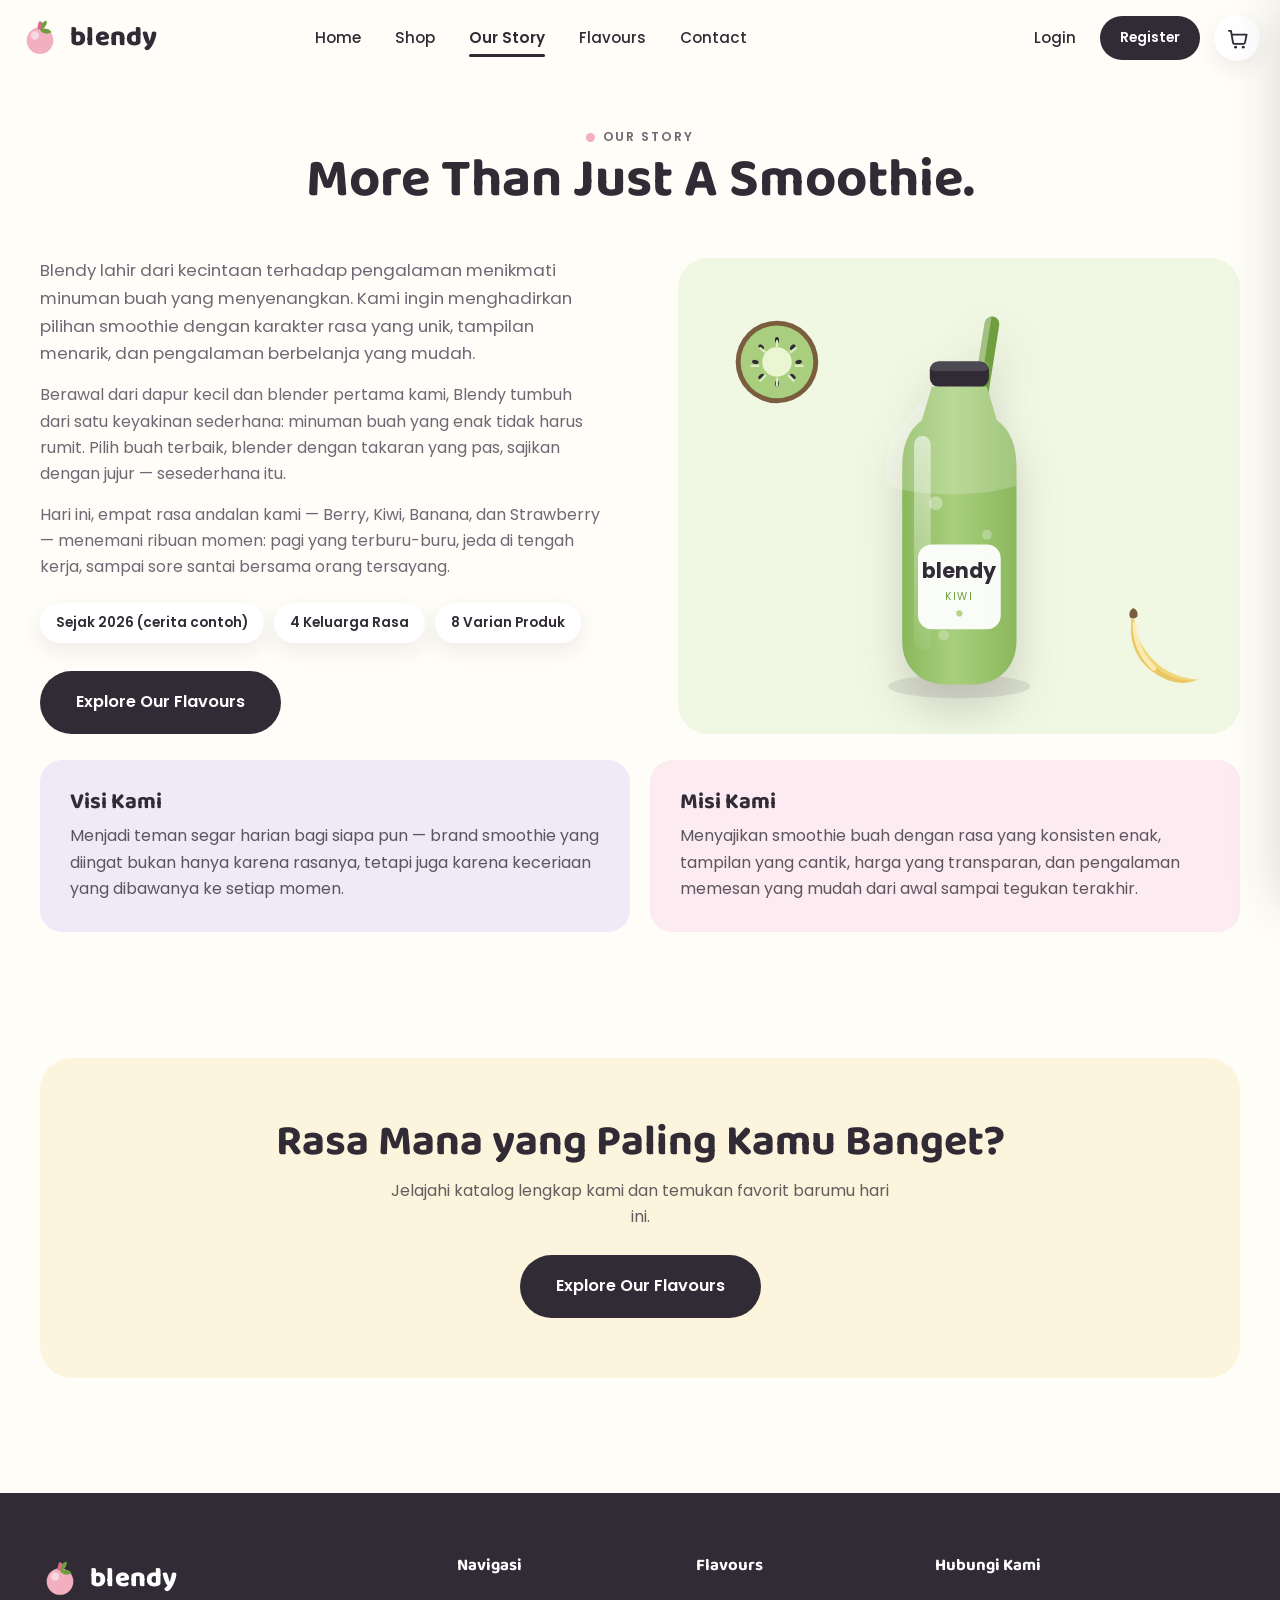
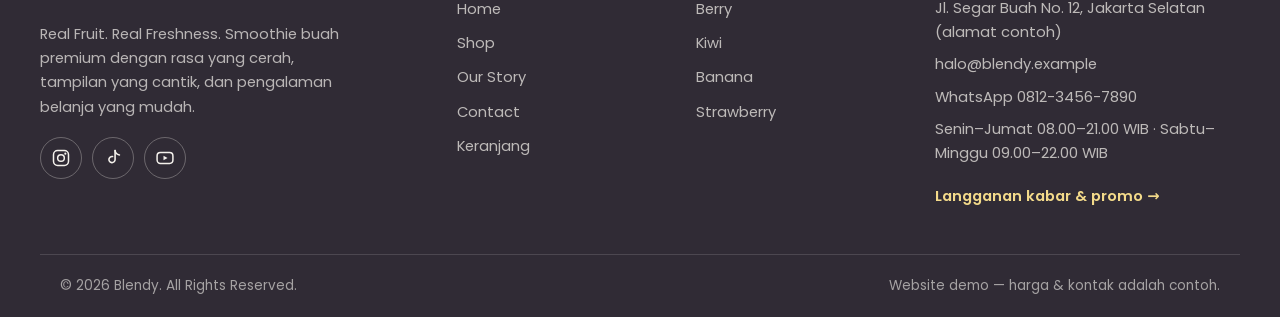
==== docs/about.html @ 8c3f7041 "Build complete Blendy premium smoothie e-commerce site" ====
<!DOCTYPE html>
<html lang="id">
<head>
<meta charset="UTF-8">
<meta name="viewport" content="width=device-width, initial-scale=1.0">
<title>Our Story — Blendy | More Than Just A Smoothie</title>
<meta name="description" content="Cerita di balik Blendy: kecintaan pada minuman buah yang menyenangkan, dengan karakter rasa unik, tampilan menarik, dan pengalaman belanja yang mudah.">
<meta property="og:title" content="Our Story — Blendy">
<meta property="og:description" content="Blendy lahir dari kecintaan terhadap pengalaman menikmati minuman buah yang menyenangkan.">
<meta property="og:type" content="website">
<link rel="icon" href="data:image/svg+xml,%3Csvg xmlns='http://www.w3.org/2000/svg' viewBox='0 0 48 48'%3E%3Ccircle cx='24' cy='28' r='17' fill='%23F2AFC0'/%3E%3Cpath d='M24 13 q1-7 8-9 q1 7-5 10 q8-1 11 4 q-7 4-13-1 q-1-2-1-4z' fill='%236F9E3E'/%3E%3C/svg%3E">
<link rel="preconnect" href="https://fonts.googleapis.com">
<link rel="preconnect" href="https://fonts.gstatic.com" crossorigin>
<link href="https://fonts.googleapis.com/css2?family=Baloo+2:wght@500;700;800&family=Poppins:wght@400;500;600;700&display=swap" rel="stylesheet">
<link rel="stylesheet" href="css/style.css">
<link rel="stylesheet" href="css/animations.css">
<link rel="stylesheet" href="css/responsive.css">
</head>
<body data-nav="story">
<a class="skip-link" href="#main">Lewati ke konten</a>
<header class="site-header" id="siteHeader"></header>

<main id="main">
  <section class="page-hero wrap">
    <span class="eyebrow">Our Story</span>
    <h1>More Than Just A Smoothie.</h1>
  </section>

  <section class="section" style="padding-top:36px">
    <div class="wrap two-col">
      <div class="reveal">
        <p style="color:var(--ink-soft);font-size:1.05rem">Blendy lahir dari kecintaan terhadap pengalaman menikmati minuman buah yang menyenangkan. Kami ingin menghadirkan pilihan smoothie dengan karakter rasa yang unik, tampilan menarik, dan pengalaman berbelanja yang mudah.</p>
        <p style="color:var(--ink-soft);margin-top:14px">Berawal dari dapur kecil dan blender pertama kami, Blendy tumbuh dari satu keyakinan sederhana: minuman buah yang enak tidak harus rumit. Pilih buah terbaik, blender dengan takaran yang pas, sajikan dengan jujur — sesederhana itu.</p>
        <p style="color:var(--ink-soft);margin-top:14px">Hari ini, empat rasa andalan kami — Berry, Kiwi, Banana, dan Strawberry — menemani ribuan momen: pagi yang terburu-buru, jeda di tengah kerja, sampai sore santai bersama orang tersayang.</p>
        <div class="chip-row">
          <span class="chip">Sejak 2026 (cerita contoh)</span>
          <span class="chip">4 Keluarga Rasa</span>
          <span class="chip">8 Varian Produk</span>
        </div>
        <div style="margin-top:28px">
          <a class="btn btn-primary btn-lg" href="shop.html">Explore Our Flavours</a>
        </div>
      </div>
      <div class="intro-art reveal reveal-d1" style="background:#F0F7E2" id="aboutArt"></div>
    </div>

    <div class="wrap">
      <div class="vm-grid">
        <div class="vm-card reveal" style="background:#EFE9F8">
          <h3>Visi Kami</h3>
          <p>Menjadi teman segar harian bagi siapa pun — brand smoothie yang diingat bukan hanya karena rasanya, tetapi juga karena keceriaan yang dibawanya ke setiap momen.</p>
        </div>
        <div class="vm-card reveal reveal-d1" style="background:#FCEBF0">
          <h3>Misi Kami</h3>
          <p>Menyajikan smoothie buah dengan rasa yang konsisten enak, tampilan yang cantik, harga yang transparan, dan pengalaman memesan yang mudah dari awal sampai tegukan terakhir.</p>
        </div>
      </div>
    </div>
  </section>

  <section class="section" style="padding-top:10px">
    <div class="wrap">
      <div class="newsletter-band reveal" style="background:#FCF4DC">
        <h2>Rasa Mana yang Paling Kamu Banget?</h2>
        <p>Jelajahi katalog lengkap kami dan temukan favorit barumu hari ini.</p>
        <div style="margin-top:24px"><a class="btn btn-dark btn-lg" href="shop.html">Explore Our Flavours</a></div>
      </div>
    </div>
  </section>
</main>

<footer class="site-footer" id="siteFooter"></footer>

<div class="drawer-overlay" id="drawerOverlay"></div>
<aside class="cart-drawer" id="cartDrawer" aria-hidden="true" aria-label="Keranjang belanja">
  <div class="drawer-head"><h3>Keranjangmu</h3><button type="button" class="drawer-close" data-cart-close aria-label="Tutup keranjang">✕</button></div>
  <div class="drawer-body" id="cartDrawerBody"></div>
  <div class="drawer-foot" id="cartDrawerFoot"></div>
</aside>

<div class="modal" id="quickView" aria-hidden="true" role="dialog" aria-modal="true" aria-labelledby="qvTitle">
  <div class="modal-card">
    <button type="button" class="modal-close" data-qv-close aria-label="Tutup detail produk">✕</button>
    <div class="qv-layout" id="qvBody"></div>
  </div>
</div>

<script src="js/products.js"></script>
<script src="js/cart.js"></script>
<script src="js/components.js"></script>
<script src="js/checkout.js"></script>
<script src="js/app.js"></script>
<script>
  (function () {
    document.getElementById("aboutArt").innerHTML =
      '<span class="fruit-a">' + fruitSVG("kiwi") + "</span>" +
      '<span class="big-bottle">' + bottleSVG("kiwi", { id: "about" }) + "</span>" +
      '<span class="fruit-b">' + fruitSVG("banana") + "</span>";
  })();
</script>
</body>
</html>
---- docs/css/style.css ----
/* ============================================================
   BLENDY — style.css
   Sistem desain utama: warna pastel per rasa, tipografi
   Poppins + Baloo 2, komponen bersama semua halaman.
   ============================================================ */

:root{
  --berry:#C2B0DC; --kiwi:#B4D58A; --banana:#F3DA8A; --strawberry:#F2AFC0;
  --berry-deep:#8F76B8; --kiwi-deep:#6F9E3E; --banana-deep:#C79A2E; --strawberry-deep:#D96B8A;
  --bg:#FFFDF8; --ink:#302B35; --ink-soft:#6E6875; --line:#EFE9E2;
  --white:#FFFFFF; --radius:22px; --radius-sm:14px;
  --shadow:0 18px 40px rgba(48,43,53,.10);
  --shadow-sm:0 8px 22px rgba(48,43,53,.08);
  --header-h:76px;
  --ease:cubic-bezier(.22,.8,.24,1);
}

*{margin:0;padding:0;box-sizing:border-box}
html{scroll-behavior:smooth}
body{
  font-family:"Poppins",system-ui,sans-serif;
  background:var(--bg); color:var(--ink);
  line-height:1.65; overflow-x:hidden;
  -webkit-font-smoothing:antialiased;
}
body.no-scroll{overflow:hidden}
img,svg{display:block;max-width:100%}
a{color:inherit;text-decoration:none}
button{font-family:inherit;cursor:pointer;background:none;border:none;color:inherit}
input,select,textarea{font-family:inherit;font-size:1rem;color:var(--ink)}
h1,h2,h3,h4{font-family:"Baloo 2",cursive;line-height:1.12;font-weight:700}
::selection{background:var(--strawberry);color:var(--ink)}

.sr-only{position:absolute;width:1px;height:1px;overflow:hidden;clip:rect(0 0 0 0);white-space:nowrap}
.skip-link{position:absolute;left:16px;top:-60px;z-index:200;background:var(--ink);color:#fff;padding:10px 18px;border-radius:999px;transition:top .25s}
.skip-link:focus{top:12px}
:focus-visible{outline:3px solid var(--berry-deep);outline-offset:2px;border-radius:6px}

.wrap{width:min(1200px,100% - 40px);margin-inline:auto}
.section{padding:clamp(70px,9vw,120px) 0}
.section-head{max-width:640px;margin-bottom:clamp(34px,5vw,54px)}
.section-head.center{margin-inline:auto;text-align:center}
.eyebrow{display:inline-flex;align-items:center;gap:8px;font-size:.78rem;font-weight:600;letter-spacing:.16em;text-transform:uppercase;color:var(--ink-soft)}
.eyebrow::before{content:"";width:9px;height:9px;border-radius:50%;background:var(--strawberry)}
.section-head h2{font-size:clamp(2rem,4.4vw,3.1rem);margin:12px 0 10px}
.section-head p{color:var(--ink-soft)}
.page-hero{padding:calc(var(--header-h) + 48px) 0 10px;text-align:center}
.page-hero h1{font-size:clamp(2.2rem,5vw,3.4rem)}
.page-hero p{color:var(--ink-soft);max-width:560px;margin:12px auto 0}

/* ---------- Tombol ---------- */
.btn{
  display:inline-flex;align-items:center;justify-content:center;gap:8px;
  padding:13px 26px;border-radius:999px;font-weight:600;font-size:.95rem;
  transition:transform .25s var(--ease),box-shadow .25s var(--ease),background .25s,color .25s;
  border:2px solid transparent;white-space:nowrap;
}
.btn:hover{transform:translateY(-2px)}
.btn:active{transform:translateY(0) scale(.98)}
.btn:disabled{opacity:.45;cursor:not-allowed;transform:none}
.btn-primary{background:var(--ink);color:#fff}
.btn-primary:hover{background:#453e4d;box-shadow:var(--shadow-sm)}
.btn-dark{background:var(--ink);color:#fff}
.btn-dark:hover{background:#453e4d;box-shadow:var(--shadow-sm)}
.btn-light{background:#fff;color:var(--ink)}
.btn-light:hover{box-shadow:var(--shadow-sm)}
.btn-ghost{background:transparent;border-color:var(--line);color:var(--ink)}
.btn-ghost:hover{border-color:var(--ink)}
.btn-sm{padding:9px 18px;font-size:.86rem}
.btn-lg{padding:16px 34px;font-size:1.02rem}
.btn-block{width:100%}
.link-btn{color:var(--ink-soft);font-size:.88rem;text-decoration:underline;text-underline-offset:3px;padding:6px}
.link-btn:hover{color:var(--ink)}
.row-btns{display:flex;gap:12px;justify-content:center;flex-wrap:wrap;margin-top:18px}

/* ---------- Header ---------- */
.site-header{
  position:fixed;inset:0 0 auto 0;z-index:90;height:var(--header-h);
  transition:background .35s var(--ease),box-shadow .35s var(--ease),backdrop-filter .35s;
}
.site-header.scrolled{background:rgba(255,253,248,.86);backdrop-filter:blur(14px);box-shadow:0 6px 24px rgba(48,43,53,.07)}
.header-inner{width:min(1280px,100% - 40px);margin-inline:auto;height:100%;display:flex;align-items:center;gap:28px}
.logo{display:inline-flex;align-items:center;gap:10px;font-family:"Baloo 2",cursive;font-weight:800;font-size:1.7rem;letter-spacing:.01em}
.logo-mark{width:40px;height:40px;flex:none}
.main-nav{display:flex;gap:6px;margin-inline:auto}
.nav-link{position:relative;padding:10px 14px;font-weight:500;font-size:.95rem;border-radius:999px}
.nav-link::after{content:"";position:absolute;left:14px;right:14px;bottom:4px;height:3px;border-radius:3px;background:var(--ink);transform:scaleX(0);transform-origin:left;transition:transform .3s var(--ease)}
.nav-link:hover::after,.nav-link.active::after{transform:scaleX(1)}
.nav-link.active{font-weight:600}
.header-actions{display:flex;align-items:center;gap:14px;margin-left:auto}
.header-account{display:flex;align-items:center;gap:10px}
.nav-user{font-weight:600}
.cart-btn{position:relative;width:46px;height:46px;border-radius:50%;display:grid;place-items:center;background:var(--white);box-shadow:var(--shadow-sm);transition:transform .25s var(--ease)}
.cart-btn:hover{transform:translateY(-2px)}
.cart-btn svg{width:23px;height:23px}
.cart-count{position:absolute;top:-4px;right:-4px;min-width:21px;height:21px;padding:0 5px;border-radius:999px;background:var(--strawberry-deep);color:#fff;font-size:.72rem;font-weight:700;display:flex;align-items:center;justify-content:center}
.burger{display:none;width:46px;height:46px;border-radius:50%;background:var(--white);box-shadow:var(--shadow-sm);flex-direction:column;align-items:center;justify-content:center;gap:5px}
.burger span{display:block;width:20px;height:2.4px;border-radius:2px;background:var(--ink);transition:transform .3s var(--ease),opacity .3s}
.burger.open span:nth-child(1){transform:translateY(7.4px) rotate(45deg)}
.burger.open span:nth-child(2){opacity:0}
.burger.open span:nth-child(3){transform:translateY(-7.4px) rotate(-45deg)}
.mobile-menu{
  display:none;position:absolute;top:calc(100% + 8px);left:12px;right:12px;
  background:var(--white);border-radius:var(--radius);box-shadow:var(--shadow);
  padding:14px;flex-direction:column;gap:2px;
  opacity:0;transform:translateY(-8px);pointer-events:none;transition:opacity .3s var(--ease),transform .3s var(--ease);
}
.mobile-menu.open{opacity:1;transform:none;pointer-events:auto}
.mobile-menu .nav-link{padding:13px 16px;font-size:1.02rem}
.mobile-menu .nav-link::after{display:none}
.mobile-menu .nav-link.active{background:var(--line)}
.mobile-menu-foot{display:flex;gap:10px;padding:12px 8px 6px;border-top:1px solid var(--line);margin-top:8px}

/* ---------- Kartu produk ---------- */
.product-grid{display:grid;grid-template-columns:repeat(4,1fr);gap:22px}
.product-card{background:var(--white);border-radius:var(--radius);overflow:hidden;box-shadow:var(--shadow-sm);display:flex;flex-direction:column;transition:transform .35s var(--ease),box-shadow .35s var(--ease)}
.product-card:hover{transform:translateY(-6px);box-shadow:var(--shadow)}
.card-art{position:relative;width:100%;aspect-ratio:1/1.02;display:grid;place-items:center;overflow:hidden;text-align:center}
.card-bottle{width:37%;filter:drop-shadow(0 14px 14px rgba(48,43,53,.18));transition:transform .45s var(--ease)}
.product-card:hover .card-bottle{transform:translateY(-6px) rotate(-2deg)}
.card-fruit{position:absolute;right:8%;bottom:9%;width:24%;transform:rotate(10deg);filter:drop-shadow(0 8px 8px rgba(48,43,53,.15))}
.badge{position:absolute;top:12px;left:12px;padding:5px 12px;border-radius:999px;font-size:.72rem;font-weight:700;letter-spacing:.05em;text-transform:uppercase;background:var(--ink);color:#fff}
.badge-new{background:var(--kiwi-deep)}
.badge-sale{background:var(--strawberry-deep)}
.badge-out{background:#8d8794}
.card-art .badge-sale{left:auto;right:12px}
.card-body{padding:18px 20px 22px;display:flex;flex-direction:column;gap:7px;flex:1}
.card-top{display:flex;align-items:center;gap:8px}
.stars{display:inline-flex;gap:2px}
.star{width:15px;height:15px;fill:#E5DFD5}
.star.on{fill:#F5B93F}
.card-rating-num{font-size:.8rem;color:var(--ink-soft)}
.card-body h3{font-size:1.28rem}
.card-desc{color:var(--ink-soft);font-size:.9rem;flex:1}
.card-price{margin-top:4px}
.price-old{color:var(--ink-soft);text-decoration:line-through;font-size:.9rem;margin-right:6px}
.price-now{font-weight:700;font-size:1.12rem}
.card-actions{display:flex;gap:10px;margin-top:12px}
.card-actions .btn{flex:1}

/* ---------- Qty stepper ---------- */
.qty-stepper{display:inline-flex;align-items:center;gap:4px;background:var(--bg);border:1.5px solid var(--line);border-radius:999px;padding:3px}
.qty-stepper.big{padding:5px}
.qty-btn{width:28px;height:28px;border-radius:50%;background:var(--white);font-size:1.05rem;font-weight:600;display:grid;place-items:center;box-shadow:0 2px 6px rgba(48,43,53,.08);transition:transform .2s}
.qty-btn:hover{transform:scale(1.12)}
.qty-stepper.big .qty-btn{width:34px;height:34px}
.qty-val{min-width:30px;text-align:center;font-weight:600}

/* ---------- Cart drawer & baris cart ---------- */
.drawer-overlay{position:fixed;inset:0;background:rgba(48,43,53,.45);opacity:0;pointer-events:none;transition:opacity .35s;z-index:95}
.drawer-overlay.show{opacity:1;pointer-events:auto}
.cart-drawer{
  position:fixed;top:0;right:0;bottom:0;width:min(430px,94vw);background:var(--bg);z-index:96;
  transform:translateX(105%);transition:transform .45s var(--ease);
  display:flex;flex-direction:column;box-shadow:-20px 0 50px rgba(48,43,53,.2);
}
.cart-drawer.open{transform:none}
.drawer-head{display:flex;align-items:center;justify-content:space-between;padding:20px 22px;border-bottom:1px solid var(--line)}
.drawer-head h3{font-size:1.4rem}
.drawer-close{width:40px;height:40px;border-radius:50%;background:var(--white);box-shadow:var(--shadow-sm);font-size:1.05rem}
.drawer-body{flex:1;overflow-y:auto;padding:16px 22px;display:flex;flex-direction:column;gap:14px}
.drawer-foot{padding:18px 22px 22px;border-top:1px solid var(--line);background:var(--white)}
.drawer-btns{display:grid;grid-template-columns:1fr 1fr;gap:10px;margin-top:14px}
.cart-line{display:flex;gap:14px;background:var(--white);border-radius:var(--radius-sm);padding:12px;box-shadow:var(--shadow-sm)}
.cart-line-art{width:64px;height:76px;flex:none;border-radius:10px;display:grid;place-items:center;overflow:hidden}
.cart-line-art svg{width:34px}
.cart-line-info{flex:1;display:flex;flex-direction:column;gap:1px;min-width:0}
.cart-line-info strong{font-size:.96rem}
.cart-line-size{font-size:.8rem;color:var(--ink-soft)}
.cart-line-price{font-weight:700;margin-top:auto}
.cart-line-actions{display:flex;flex-direction:column;align-items:flex-end;justify-content:space-between}
.cart-remove{font-size:.8rem;color:var(--strawberry-deep);text-decoration:underline;text-underline-offset:3px}
.cart-empty{text-align:center;padding:34px 10px;color:var(--ink-soft)}
.cart-empty svg{width:74px;margin:0 auto 12px}
.cart-empty.big{background:var(--white);border-radius:var(--radius);padding:52px 24px;box-shadow:var(--shadow-sm)}
.cart-empty h3{color:var(--ink);font-size:1.5rem;margin-bottom:6px}
.cart-empty .btn{margin-top:16px}
.totals{display:flex;flex-direction:column;gap:7px;margin-top:6px}
.totals-row{display:flex;justify-content:space-between;font-size:.94rem}
.totals-row.discount{color:var(--kiwi-deep)}
.totals-row.grand{border-top:1.5px dashed var(--line);padding-top:10px;margin-top:4px;font-size:1.08rem}
.demo-note{font-size:.8rem;color:var(--ink-soft);margin-top:12px}

/* ---------- Voucher ---------- */
.voucher-box{margin-top:16px;background:var(--bg);border:1.5px dashed var(--line);border-radius:var(--radius-sm);padding:14px}
.voucher-box label{font-size:.86rem;font-weight:600;display:block;margin-bottom:8px}
.voucher-row{display:flex;gap:8px}
.voucher-row input{flex:1;min-width:0;padding:10px 14px;border:1.5px solid var(--line);border-radius:999px;background:var(--white);text-transform:uppercase}
.voucher-box.applied{border-style:solid;border-color:var(--kiwi);background:#F4FAEA}
.form-msg{font-size:.86rem;margin-top:9px;min-height:1.2em}
.form-msg.ok{color:var(--kiwi-deep)}
.form-msg.err{color:#C2436B}
.form-msg.big{font-size:.95rem;line-height:1.6}

/* ---------- Modal Quick View ---------- */
.modal{position:fixed;inset:0;z-index:97;display:grid;place-items:center;padding:18px;background:rgba(48,43,53,.5);opacity:0;pointer-events:none;transition:opacity .35s}
.modal.open{opacity:1;pointer-events:auto}
.modal-card{background:var(--bg);border-radius:26px;width:min(920px,100%);max-height:92vh;overflow-y:auto;position:relative;transform:translateY(16px) scale(.98);transition:transform .4s var(--ease)}
.modal.open .modal-card{transform:none}
.modal-close{position:absolute;top:14px;right:14px;z-index:3;width:42px;height:42px;border-radius:50%;background:var(--white);box-shadow:var(--shadow-sm);font-size:1.05rem}
.qv-layout{display:grid;grid-template-columns:1fr 1.15fr}
.qv-art{position:relative;display:grid;place-items:center;padding:44px 20px;min-height:420px}
.qv-bottle{width:46%;filter:drop-shadow(0 22px 20px rgba(48,43,53,.2))}
.qv-fruit{position:absolute;right:10%;bottom:10%;width:26%}
.qv-info{padding:38px 36px}
.qv-cat{font-weight:700;letter-spacing:.12em;text-transform:uppercase;font-size:.78rem}
.qv-info h3{font-size:2.1rem;margin:6px 0 8px}
.qv-desc{color:var(--ink-soft);margin-top:12px}
.qv-price{font-size:1.5rem;font-weight:700;margin:18px 0 6px}
.qv-group{margin-top:16px}
.qv-label{display:block;font-weight:600;font-size:.9rem;margin-bottom:9px}
.size-chips{display:flex;gap:9px;flex-wrap:wrap}
.size-chip{padding:10px 16px;border-radius:14px;border:1.5px solid var(--line);background:var(--white);font-weight:600;font-size:.9rem;text-align:left;transition:border-color .25s,background .25s,transform .25s}
.size-chip small{display:block;font-weight:400;color:var(--ink-soft);font-size:.76rem}
.size-chip:hover{transform:translateY(-2px)}
.size-chip.active{border-color:var(--ink);background:var(--ink);color:#fff}
.size-chip.active small{color:rgba(255,255,255,.7)}
.qv-info .btn-block{margin-top:22px}
.qv-meta{list-style:none;margin-top:22px;display:flex;flex-direction:column;gap:7px;font-size:.9rem;color:var(--ink-soft);border-top:1px solid var(--line);padding-top:18px}
.qv-meta strong{color:var(--ink)}
.qv-recs{margin-top:24px}
.qv-recs h4{font-size:1.05rem;margin-bottom:12px}
.qv-rec-row{display:grid;grid-template-columns:repeat(3,1fr);gap:10px}
.qv-rec{background:var(--white);border-radius:14px;padding:12px 8px;display:flex;flex-direction:column;align-items:center;gap:3px;box-shadow:var(--shadow-sm);transition:transform .25s var(--ease);font-size:.85rem}
.qv-rec:hover{transform:translateY(-3px)}
.qv-rec-art{width:100%;height:76px;border-radius:10px;display:grid;place-items:center;margin-bottom:6px}
.qv-rec-art svg{width:30px}
.qv-rec span{color:var(--ink-soft)}

/* ---------- Toast ---------- */
.toast-host{position:fixed;left:50%;bottom:26px;transform:translateX(-50%);z-index:120;display:flex;flex-direction:column;gap:10px;align-items:center;pointer-events:none;width:max-content;max-width:92vw}
.toast{display:flex;align-items:center;gap:10px;background:var(--ink);color:#fff;padding:13px 20px;border-radius:999px;font-size:.9rem;font-weight:500;box-shadow:var(--shadow);opacity:0;transform:translateY(14px);transition:opacity .35s var(--ease),transform .35s var(--ease);max-width:92vw}
.toast svg{width:18px;height:18px;flex:none;color:var(--kiwi)}
.toast.show{opacity:1;transform:none}

/* ---------- Form umum ---------- */
.form-card{background:var(--white);border-radius:var(--radius);box-shadow:var(--shadow-sm);padding:clamp(24px,4vw,40px)}
.form-grid{display:grid;grid-template-columns:1fr 1fr;gap:16px}
.field{display:flex;flex-direction:column;gap:6px}
.field.full{grid-column:1/-1}
.field label{font-weight:600;font-size:.9rem}
.field input,.field select,.field textarea{
  padding:12px 16px;border:1.5px solid var(--line);border-radius:14px;background:var(--bg);
  transition:border-color .25s,box-shadow .25s;width:100%;
}
.field textarea{resize:vertical;min-height:120px}
.field input:focus,.field select:focus,.field textarea:focus{outline:none;border-color:var(--berry-deep);box-shadow:0 0 0 4px rgba(194,176,220,.35)}
.field input.invalid,.field textarea.invalid{border-color:#D96B8A;box-shadow:0 0 0 4px rgba(242,175,192,.4)}
.field-err{color:#C2436B;font-size:.82rem;min-height:0}
.field-err:empty{display:none}
.radio-cards{display:flex;flex-direction:column;gap:10px}
.radio-card{display:flex;gap:12px;align-items:flex-start;border:1.5px solid var(--line);border-radius:14px;padding:14px 16px;cursor:pointer;transition:border-color .25s,background .25s;background:var(--bg)}
.radio-card:hover{border-color:var(--ink)}
.radio-card input{margin-top:4px;accent-color:var(--ink)}
.radio-card strong{display:block;font-size:.95rem}
.radio-card span{font-size:.84rem;color:var(--ink-soft)}
.sum-line{display:flex;justify-content:space-between;gap:14px;padding:9px 0;border-bottom:1px solid var(--line);font-size:.94rem}
.sum-line small{color:var(--ink-soft);display:block}

/* ---------- Footer ---------- */
.site-footer{background:var(--ink);color:#F4F1EC;margin-top:0}
.footer-inner{width:min(1200px,100% - 40px);margin-inline:auto;display:grid;grid-template-columns:1.5fr .8fr .8fr 1.2fr;gap:36px;padding:64px 0 40px}
.site-footer .logo-text{color:#fff}
.footer-brand p{color:rgba(244,241,236,.7);font-size:.92rem;margin:14px 0 18px;max-width:300px}
.socials{display:flex;gap:10px}
.socials a{width:42px;height:42px;border-radius:50%;border:1.5px solid rgba(244,241,236,.3);display:grid;place-items:center;transition:background .3s,transform .3s}
.socials a:hover{background:rgba(244,241,236,.12);transform:translateY(-3px)}
.socials svg{width:20px;height:20px}
.footer-col h4{color:#fff;font-size:1.05rem;margin-bottom:16px}
.footer-col a{display:block;padding:5px 0;color:rgba(244,241,236,.72);font-size:.92rem;transition:color .25s,transform .25s}
.footer-col a:hover{color:#fff;transform:translateX(4px)}
.footer-col p{color:rgba(244,241,236,.72);font-size:.92rem;padding:4px 0}
.footer-col p a{display:inline;padding:0}
.footer-news-link{margin-top:10px;font-weight:600;color:var(--banana)!important}
.footer-bottom{border-top:1px solid rgba(244,241,236,.14);padding:20px;width:min(1200px,100% - 40px);margin-inline:auto;display:flex;justify-content:space-between;gap:14px;flex-wrap:wrap;font-size:.85rem;color:rgba(244,241,236,.6)}

/* ---------- Section home bersama ---------- */
.two-col{display:grid;grid-template-columns:1fr 1fr;gap:clamp(30px,6vw,80px);align-items:center}
.intro-art{position:relative;border-radius:30px;padding:52px 30px 30px;display:grid;place-items:center;overflow:hidden}
.intro-art .big-bottle{width:44%;filter:drop-shadow(0 24px 22px rgba(48,43,53,.18))}
.intro-art .fruit-a{position:absolute;left:7%;top:9%;width:21%}
.intro-art .fruit-b{position:absolute;right:6%;bottom:8%;width:17%}
.chip-row{display:flex;gap:10px;flex-wrap:wrap;margin-top:22px}
.chip{padding:9px 16px;border-radius:999px;background:var(--white);box-shadow:var(--shadow-sm);font-size:.85rem;font-weight:600}
---- docs/css/animations.css ----
/* ============================================================
   BLENDY — animations.css
   Hero slider, panel wipe 970 ms, buah melayang, parallax,
   animasi pembuka, scroll reveal, dan micro-interactions.
   ============================================================ */

/* ---------- HERO ---------- */
.hero{position:relative;padding-top:var(--header-h);overflow:hidden}
.hero-stage{position:relative;min-height:calc(100vh - var(--header-h));min-height:calc(100svh - var(--header-h))}
.hero-slide{
  position:absolute;inset:0;display:grid;grid-template-columns:1.05fr .95fr;align-items:center;
  gap:20px;padding:30px max(20px,calc((100vw - 1280px)/2 + 20px)) 90px;
  opacity:0;pointer-events:none;visibility:hidden;
}
.hero-slide.active{opacity:1;pointer-events:auto;visibility:visible;position:relative}
.hero-bg{position:absolute;inset:0;z-index:-2;transition:background .5s}
.hero-blob{position:absolute;border-radius:50%;z-index:-1;filter:blur(2px);opacity:.55}
.blob-a{width:56vw;height:56vw;right:-18vw;top:-22vw}
.blob-b{width:30vw;height:30vw;left:-10vw;bottom:-16vw;opacity:.35}
.hero-word{
  position:absolute;z-index:0;left:50%;top:52%;transform:translate(-50%,-50%);
  font-family:"Baloo 2",cursive;font-weight:800;font-size:clamp(6rem,17.5vw,15.5rem);
  color:rgba(255,255,255,.34);letter-spacing:.01em;white-space:nowrap;pointer-events:none;
  text-transform:capitalize;
}
.hero-content{position:relative;z-index:2;max-width:560px}
.hero-eyebrow{font-weight:600;letter-spacing:.14em;text-transform:uppercase;font-size:.8rem;color:rgba(48,43,53,.66)}
.hero-title{font-size:clamp(3.6rem,8.5vw,6.8rem);font-weight:800;margin:8px 0 6px}
.hero-title-dot{color:#fff}
.hero-tag{font-size:clamp(1.05rem,1.6vw,1.25rem);color:rgba(48,43,53,.78);max-width:420px}
.hero-cta{display:flex;gap:14px;flex-wrap:wrap;margin-top:30px}
.hero-price{margin-top:22px;font-weight:600}
.hero-rate{color:rgba(48,43,53,.66);font-weight:500}
.hero-visual{position:relative;z-index:1;display:grid;place-items:center;min-height:380px}
.hero-ring{position:absolute;width:min(30vw,430px);aspect-ratio:1;border-radius:50%;border:2.5px dashed rgba(255,255,255,.65)}
.hero-ring::after{content:"";position:absolute;inset:9%;border-radius:50%;background:rgba(255,255,255,.28)}
.hero-bottle{width:min(15.5vw,215px);min-width:128px;filter:drop-shadow(0 30px 26px rgba(48,43,53,.25));animation:bottleBob 5.2s ease-in-out infinite}
.hero-fruit{position:absolute;z-index:2;filter:drop-shadow(0 14px 12px rgba(48,43,53,.18));pointer-events:none}
.hero-fruit svg{width:100%;height:auto}

/* Animasi pembuka: elemen naik berjenjang saat halaman dimuat */
.rise{opacity:0}
.hero.opened .hero-slide.active .rise{animation:riseIn .9s var(--ease) forwards}
@keyframes riseIn{from{opacity:0;transform:translateY(34px)}to{opacity:1;transform:none}}
.hero.opened .hero-slide.active .hero-visual{animation:visualIn 1.1s var(--ease) .1s both}
@keyframes visualIn{from{opacity:0;transform:translateY(46px) scale(.96)}to{opacity:1;transform:none}}

/* Buah melayang */
.float-el{animation:floaty 6s ease-in-out infinite}
.float-el:nth-child(odd){animation-duration:7.2s}
@keyframes floaty{0%,100%{margin-top:0}50%{margin-top:-16px}}
@keyframes bottleBob{0%,100%{transform:rotate(-1.4deg)}50%{transform:rotate(1.4deg) translateY(-8px)}}

/* Panel wipe 970 ms */
.hero-wipe{
  position:absolute;inset:0;z-index:5;pointer-events:none;
  transform:scaleX(0);
}
.hero-wipe.run{animation:wipeRun 970ms cubic-bezier(.76,0,.24,1) forwards}
@keyframes wipeRun{
  0%{transform:scaleX(0)}
  48%,55%{transform:scaleX(1)}
  100%{transform:scaleX(0);transform-origin:right center}
}

/* Kontrol hero */
.hero-controls{
  position:absolute;z-index:6;left:0;right:0;bottom:26px;
  width:min(1280px,100% - 40px);margin-inline:auto;
  display:flex;align-items:center;gap:18px;
}
.hero-pills{display:flex;gap:9px;flex-wrap:wrap}
.hero-pill{
  display:inline-flex;align-items:center;gap:9px;padding:10px 18px;border-radius:999px;
  background:rgba(255,255,255,.55);backdrop-filter:blur(6px);font-weight:600;font-size:.9rem;
  border:2px solid transparent;transition:all .3s var(--ease);
}
.hero-pill .dot{width:11px;height:11px;border-radius:50%;background:var(--c,#fff);box-shadow:inset 0 0 0 2px rgba(255,255,255,.65)}
.hero-pill:hover{transform:translateY(-2px);background:rgba(255,255,255,.85)}
.hero-pill.active{background:var(--ink);color:#fff;border-color:var(--ink)}
.hero-arrows{margin-left:auto;display:flex;align-items:center;gap:10px}
.hero-counter{font-weight:600;font-size:.9rem;color:rgba(48,43,53,.7);margin-right:4px;font-variant-numeric:tabular-nums}
.arrow-btn{width:50px;height:50px;border-radius:50%;background:rgba(255,255,255,.75);backdrop-filter:blur(6px);display:grid;place-items:center;box-shadow:var(--shadow-sm);transition:transform .25s var(--ease),background .25s}
.arrow-btn:hover{transform:scale(1.1);background:#fff}
.arrow-btn svg{width:20px;height:20px}

/* ---------- Scroll reveal ---------- */
.reveal{opacity:0;transform:translateY(30px);transition:opacity .8s var(--ease),transform .8s var(--ease)}
.reveal.in{opacity:1;transform:none}
.reveal-d1{transition-delay:.08s}.reveal-d2{transition-delay:.16s}.reveal-d3{transition-delay:.24s}

/* ---------- Badge keranjang berdenyut ---------- */
@keyframes badgePulse{0%{transform:scale(1)}40%{transform:scale(1.45)}100%{transform:scale(1)}}
.cart-count.pulse{animation:badgePulse .45s var(--ease)}

/* ---------- Marquee rasa ---------- */
.marquee{overflow:hidden;background:var(--ink);color:#fff;padding:15px 0;transform:rotate(-1.1deg) scale(1.02)}
.marquee-track{display:flex;gap:0;width:max-content;animation:marqueeMove 26s linear infinite}
.marquee-track span{font-family:"Baloo 2",cursive;font-weight:700;font-size:1.15rem;padding:0 26px;white-space:nowrap;display:inline-flex;align-items:center;gap:52px}
.marquee-track i{font-style:normal;color:var(--banana)}
@keyframes marqueeMove{from{transform:translateX(0)}to{transform:translateX(-50%)}}

/* ---------- FAQ ---------- */
.faq-item{background:var(--white);border-radius:var(--radius-sm);box-shadow:var(--shadow-sm);margin-bottom:12px;overflow:hidden}
.faq-q{width:100%;display:flex;justify-content:space-between;align-items:center;gap:16px;text-align:left;padding:20px 22px;font-weight:600;font-size:1rem}
.faq-q .faq-ic{flex:none;width:32px;height:32px;border-radius:50%;background:var(--bg);display:grid;place-items:center;transition:transform .35s var(--ease)}
.faq-q .faq-ic svg{width:15px;height:15px}
.faq-item.open .faq-ic{transform:rotate(45deg)}
.faq-a{max-height:0;overflow:hidden;transition:max-height .45s var(--ease)}
.faq-a p{padding:0 22px 20px;color:var(--ink-soft)}

/* ---------- Testimoni ---------- */
.testi-viewport{overflow:hidden;margin:0 -10px;padding:6px 10px 18px}
.testi-track{display:flex;gap:20px;transition:transform .6s var(--ease)}
.testi-card{flex:0 0 calc(33.333% - 14px);background:var(--white);border-radius:var(--radius);padding:28px;box-shadow:var(--shadow-sm);display:flex;flex-direction:column;gap:12px}
.testi-card p{color:var(--ink-soft);flex:1}
.testi-person{display:flex;align-items:center;gap:12px}
.testi-ava{width:46px;height:46px;border-radius:50%;display:grid;place-items:center;font-family:"Baloo 2",cursive;font-weight:800;font-size:1.1rem;color:var(--ink);flex:none}
.testi-person strong{display:block;line-height:1.3}
.testi-person small{color:var(--ink-soft)}
.testi-nav{display:flex;align-items:center;gap:14px;justify-content:center;margin-top:8px}
.testi-dots{display:flex;gap:8px}
.testi-dot{width:10px;height:10px;border-radius:50%;background:var(--line);transition:all .3s;padding:0}
.testi-dot.active{background:var(--ink);width:26px;border-radius:999px}

/* ---------- Panel lupa password ---------- */
.forgot-panel{max-height:0;overflow:hidden;transition:max-height .45s var(--ease)}
.forgot-panel.open{max-height:340px}

/* ---------- Reduced motion ---------- */
@media (prefers-reduced-motion: reduce){
  html{scroll-behavior:auto}
  *,*::before,*::after{animation-duration:.001s!important;animation-iteration-count:1!important;transition-duration:.001s!important}
  .rise{opacity:1}
  .reveal{opacity:1;transform:none}
  .float-el,.hero-bottle{animation:none}
  .marquee-track{animation:none}
}
---- docs/css/responsive.css ----
/* ============================================================
   BLENDY — responsive.css
   Layout katalog, checkout, akun, kontak + breakpoint
   tablet & mobile (360–1920 px, tanpa overflow horizontal).
   ============================================================ */

/* ---------- Layout halaman bersama ---------- */
.split-layout{display:grid;grid-template-columns:1.55fr 1fr;gap:26px;align-items:start}
.side-card{background:var(--white);border-radius:var(--radius);box-shadow:var(--shadow-sm);padding:26px;position:sticky;top:calc(var(--header-h) + 18px)}
.side-card h3{font-size:1.35rem;margin-bottom:14px}
.cart-page-list{display:flex;flex-direction:column;gap:14px}
.cart-page-list .cart-line{padding:16px}
.cart-page-list .cart-line-art{width:84px;height:100px}
.cart-page-list .cart-line-art svg{width:44px}
.auth-wrap{width:min(480px,100% - 40px);margin-inline:auto;padding:calc(var(--header-h) + 44px) 0 90px}
.auth-card{background:var(--white);border-radius:26px;box-shadow:var(--shadow);padding:clamp(26px,5vw,42px)}
.auth-card h1{font-size:2rem;text-align:center}
.auth-card .auth-sub{text-align:center;color:var(--ink-soft);margin:8px 0 24px}
.auth-card form{display:flex;flex-direction:column;gap:15px}
.auth-alt{text-align:center;margin-top:20px;color:var(--ink-soft);font-size:.92rem}
.auth-alt a{font-weight:600;color:var(--ink);text-decoration:underline;text-underline-offset:3px}
.success-hero{text-align:center;padding:calc(var(--header-h) + 50px) 0 8px}
.success-badge{width:88px;height:88px;margin:0 auto 18px;border-radius:50%;background:var(--kiwi);display:grid;place-items:center}
.success-badge svg{width:42px;height:42px;color:#fff}
.success-hero h1{font-size:clamp(2.1rem,5vw,3.1rem)}
.success-orderno{display:inline-block;margin-top:12px;background:var(--white);box-shadow:var(--shadow-sm);padding:10px 22px;border-radius:999px;font-weight:700;letter-spacing:.04em}
.success-grid{display:grid;grid-template-columns:1fr 1fr;gap:22px;margin-top:36px;text-align:left}
.success-card{background:var(--white);border-radius:var(--radius);box-shadow:var(--shadow-sm);padding:26px}
.success-card h3{font-size:1.3rem;margin-bottom:12px}
.success-card p{color:var(--ink-soft);padding:2px 0}
.success-card p strong{color:var(--ink)}
.order-row{display:flex;justify-content:space-between;gap:16px;padding:13px 0;border-bottom:1px solid var(--line)}
.order-row span{display:block;color:var(--ink-soft);font-size:.86rem}
.account-grid{display:grid;grid-template-columns:1fr 1.4fr;gap:22px;align-items:start}

/* ---------- Shop ---------- */
.shop-tools{display:flex;gap:14px;flex-wrap:wrap;align-items:center;margin:26px 0 8px}
.filter-chips{display:flex;gap:9px;flex-wrap:wrap}
.filter-chip{display:inline-flex;align-items:center;gap:8px;padding:10px 18px;border-radius:999px;background:var(--white);box-shadow:var(--shadow-sm);font-weight:600;font-size:.9rem;border:2px solid transparent;transition:all .25s var(--ease)}
.filter-chip .dot{width:11px;height:11px;border-radius:50%}
.filter-chip:hover{transform:translateY(-2px)}
.filter-chip.active{background:var(--ink);color:#fff}
.shop-search{flex:1;min-width:210px;position:relative}
.shop-search input{width:100%;padding:12px 18px 12px 44px;border:1.5px solid var(--line);border-radius:999px;background:var(--white)}
.shop-search input:focus{outline:none;border-color:var(--berry-deep);box-shadow:0 0 0 4px rgba(194,176,220,.3)}
.shop-search svg{position:absolute;left:16px;top:50%;transform:translateY(-50%);width:18px;height:18px;color:var(--ink-soft)}
.shop-sort{display:flex;align-items:center;gap:9px;font-size:.9rem;font-weight:600}
.shop-sort select{padding:11px 14px;border:1.5px solid var(--line);border-radius:999px;background:var(--white);font-weight:500}
.shop-result-info{color:var(--ink-soft);font-size:.9rem;margin:14px 0 18px}
.shop-none{grid-column:1/-1;text-align:center;background:var(--white);border-radius:var(--radius);padding:52px 24px;box-shadow:var(--shadow-sm);color:var(--ink-soft)}
.shop-none svg{width:76px;margin:0 auto 12px}
.shop-none h3{color:var(--ink);font-size:1.45rem}
.load-more-wrap{text-align:center;margin-top:36px}

/* ---------- Why / fitur ---------- */
.why-grid{display:grid;grid-template-columns:repeat(4,1fr);gap:20px}
.why-card{background:var(--white);border-radius:var(--radius);padding:30px 24px;box-shadow:var(--shadow-sm);transition:transform .35s var(--ease),box-shadow .35s var(--ease)}
.why-card:hover{transform:translateY(-6px);box-shadow:var(--shadow)}
.why-ic{width:58px;height:58px;border-radius:18px;display:grid;place-items:center;margin-bottom:16px}
.why-ic svg{width:28px;height:28px}
.why-card h3{font-size:1.22rem;margin-bottom:7px}
.why-card p{color:var(--ink-soft);font-size:.92rem}

/* ---------- Promo ---------- */
.promo-band{border-radius:32px;background:var(--ink);color:#fff;position:relative;overflow:hidden;padding:clamp(36px,6vw,64px)}
.promo-band::before,.promo-band::after{content:"";position:absolute;border-radius:50%}
.promo-band::before{width:340px;height:340px;background:var(--berry);opacity:.5;right:-90px;top:-130px}
.promo-band::after{width:220px;height:220px;background:var(--strawberry);opacity:.45;left:-60px;bottom:-110px}
.promo-inner{position:relative;z-index:1;display:grid;grid-template-columns:1.3fr .7fr;gap:30px;align-items:center}
.promo-inner h2{font-size:clamp(2rem,4.4vw,3rem);color:#fff}
.promo-inner p{color:rgba(255,255,255,.78);margin-top:10px;max-width:460px}
.voucher-ticket{background:#fff;color:var(--ink);border-radius:20px;padding:24px;text-align:center;border:2.5px dashed var(--strawberry)}
.voucher-ticket small{letter-spacing:.16em;text-transform:uppercase;font-weight:600;color:var(--ink-soft);font-size:.74rem}
.voucher-code{font-family:"Baloo 2",cursive;font-size:2rem;font-weight:800;letter-spacing:.06em;margin:4px 0}
.voucher-ticket p{color:var(--ink-soft);font-size:.86rem;margin:0 auto 14px}

/* ---------- Newsletter ---------- */
.newsletter-band{border-radius:32px;padding:clamp(36px,6vw,60px);text-align:center;position:relative;overflow:hidden}
.newsletter-band h2{font-size:clamp(1.9rem,4vw,2.7rem)}
.newsletter-band p{max-width:520px;margin:12px auto 0;color:rgba(48,43,53,.75)}
.newsletter-form{display:flex;gap:10px;max-width:520px;margin:26px auto 0}
.newsletter-form input{flex:1;min-width:0;padding:14px 20px;border-radius:999px;border:1.5px solid rgba(48,43,53,.15);background:#fff}
.newsletter-form input:focus{outline:none;border-color:var(--ink)}
.newsletter-band .form-msg{max-width:520px;margin-inline:auto}

/* ---------- Kontak ---------- */
.contact-grid{display:grid;grid-template-columns:.9fr 1.1fr;gap:26px;align-items:start}
.contact-info-card{background:var(--white);border-radius:var(--radius);box-shadow:var(--shadow-sm);padding:28px;display:flex;flex-direction:column;gap:18px}
.contact-item{display:flex;gap:14px}
.contact-item .why-ic{width:48px;height:48px;border-radius:14px;margin:0;flex:none}
.contact-item .why-ic svg{width:23px;height:23px}
.contact-item strong{display:block}
.contact-item p,.contact-item a{color:var(--ink-soft);font-size:.93rem}
.contact-item a:hover{color:var(--ink)}

/* ---------- Visi misi ---------- */
.vm-grid{display:grid;grid-template-columns:1fr 1fr;gap:20px;margin-top:26px}
.vm-card{border-radius:var(--radius);padding:30px;color:var(--ink)}
.vm-card h3{font-size:1.4rem;margin-bottom:8px}
.vm-card p{color:rgba(48,43,53,.78)}

/* ============================================================
   BREAKPOINTS
   ============================================================ */
@media (max-width:1080px){
  .product-grid{grid-template-columns:repeat(3,1fr)}
  .why-grid{grid-template-columns:repeat(2,1fr)}
  .footer-inner{grid-template-columns:1fr 1fr}
  .testi-card{flex-basis:calc(50% - 10px)}
}

@media (max-width:900px){
  .main-nav,.header-account{display:none}
  .burger{display:flex}
  .mobile-menu{display:flex}
  .hero-slide{grid-template-columns:1fr;padding-top:16px;padding-bottom:120px;text-align:center}
  .hero-content{margin-inline:auto}
  .hero-tag{margin-inline:auto}
  .hero-cta{justify-content:center}
  .hero-visual{min-height:300px;order:-1}
  .hero-bottle{width:118px}
  .hero-ring{width:250px}
  .hero-word{font-size:26vw;top:44%}
  .hero-controls{flex-wrap:wrap;justify-content:center}
  .hero-arrows{margin-left:0}
  .two-col{grid-template-columns:1fr}
  .split-layout{grid-template-columns:1fr}
  .side-card{position:static}
  .contact-grid,.success-grid,.account-grid,.promo-inner{grid-template-columns:1fr}
  .qv-layout{grid-template-columns:1fr}
  .qv-art{min-height:320px}
}

@media (max-width:640px){
  :root{--header-h:66px}
  .product-grid{grid-template-columns:repeat(2,1fr);gap:14px}
  .card-body{padding:14px 14px 16px}
  .card-body h3{font-size:1.08rem}
  .card-actions{flex-direction:column}
  .form-grid{grid-template-columns:1fr}
  .why-grid{grid-template-columns:1fr}
  .testi-card{flex-basis:calc(100% - 2px)}
  .newsletter-form{flex-direction:column}
  .footer-inner{grid-template-columns:1fr;gap:26px;padding:48px 0 30px}
  .footer-bottom{justify-content:center;text-align:center}
  .hero-pill{padding:9px 13px;font-size:.82rem}
  .qv-info{padding:26px 20px}
  .qv-rec-row{grid-template-columns:repeat(3,1fr);gap:7px}
  .cart-line{gap:10px}
  .cart-line-actions .qty-stepper{transform:scale(.92);transform-origin:right center}
  .vm-grid{grid-template-columns:1fr}
  .marquee-track span{font-size:1rem}
}

@media (max-width:400px){
  .product-grid{grid-template-columns:1fr 1fr;gap:11px}
  .price-now{font-size:1rem}
  .btn-sm{padding:8px 12px;font-size:.8rem}
  .hero-title{font-size:3.2rem}
}
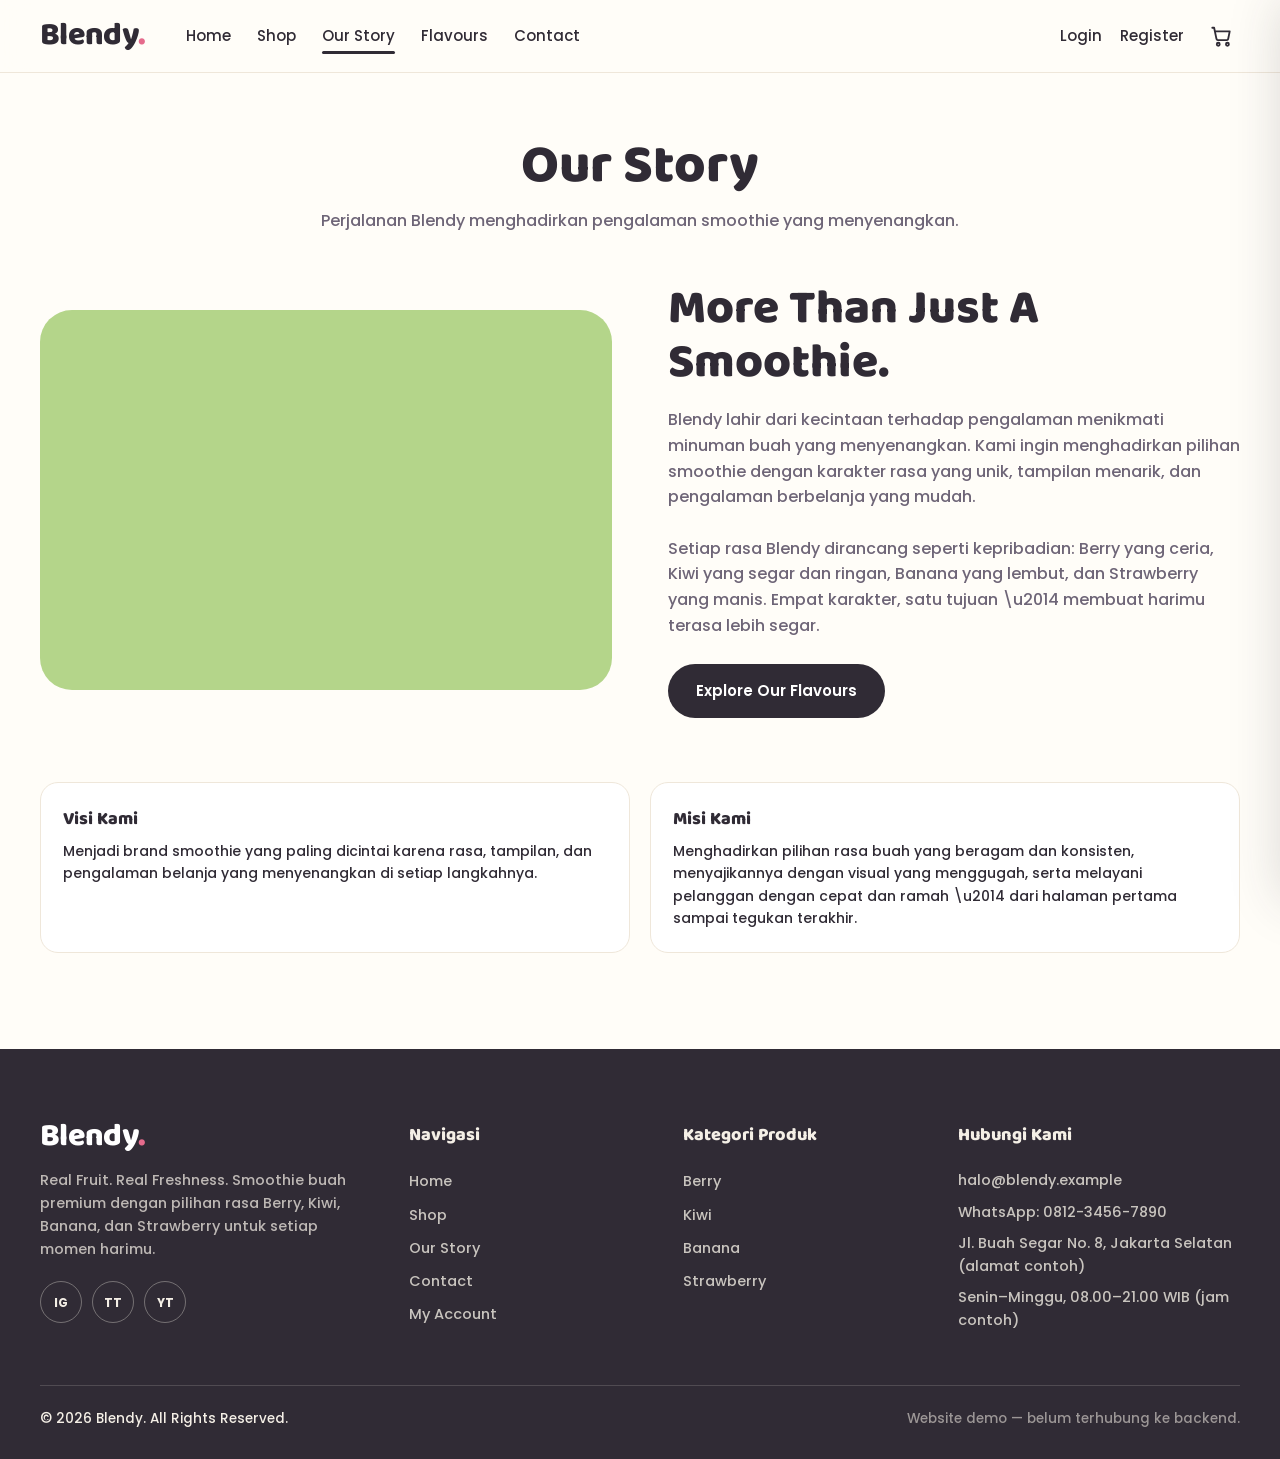
==== commit 80b820ca: "Build complete Blendy e-commerce site with exact-recreation flavour slider hero" ====
--- a/docs/about.html
+++ b/docs/about.html
@@ -1,101 +1,64 @@
 <!DOCTYPE html>
 <html lang="id">
 <head>
-<meta charset="UTF-8">
-<meta name="viewport" content="width=device-width, initial-scale=1.0">
-<title>Our Story — Blendy | More Than Just A Smoothie</title>
-<meta name="description" content="Cerita di balik Blendy: kecintaan pada minuman buah yang menyenangkan, dengan karakter rasa unik, tampilan menarik, dan pengalaman belanja yang mudah.">
-<meta property="og:title" content="Our Story — Blendy">
-<meta property="og:description" content="Blendy lahir dari kecintaan terhadap pengalaman menikmati minuman buah yang menyenangkan.">
-<meta property="og:type" content="website">
-<link rel="icon" href="data:image/svg+xml,%3Csvg xmlns='http://www.w3.org/2000/svg' viewBox='0 0 48 48'%3E%3Ccircle cx='24' cy='28' r='17' fill='%23F2AFC0'/%3E%3Cpath d='M24 13 q1-7 8-9 q1 7-5 10 q8-1 11 4 q-7 4-13-1 q-1-2-1-4z' fill='%236F9E3E'/%3E%3C/svg%3E">
-<link rel="preconnect" href="https://fonts.googleapis.com">
-<link rel="preconnect" href="https://fonts.gstatic.com" crossorigin>
-<link href="https://fonts.googleapis.com/css2?family=Baloo+2:wght@500;700;800&family=Poppins:wght@400;500;600;700&display=swap" rel="stylesheet">
+<meta charset="utf-8">
+<meta name="viewport" content="width=device-width, initial-scale=1">
+<title>Our Story — Blendy</title>
+<meta name="description" content="Kisah Blendy: brand smoothie yang lahir dari kecintaan terhadap pengalaman menikmati minuman buah yang menyenangkan.">
+<link rel="icon" href="data:image/svg+xml,%3Csvg xmlns='http://www.w3.org/2000/svg' viewBox='0 0 64 64'%3E%3Ccircle cx='32' cy='32' r='30' fill='%23B4D58A'/%3E%3Ctext x='32' y='44' font-family='Arial Black' font-size='34' font-weight='900' fill='%23302B35' text-anchor='middle'%3EB%3C/text%3E%3C/svg%3E">
 <link rel="stylesheet" href="css/style.css">
 <link rel="stylesheet" href="css/animations.css">
 <link rel="stylesheet" href="css/responsive.css">
 </head>
-<body data-nav="story">
-<a class="skip-link" href="#main">Lewati ke konten</a>
-<header class="site-header" id="siteHeader"></header>
+<body data-page="about">
+<header class="site-bar" data-site-header></header>
 
-<main id="main">
-  <section class="page-hero wrap">
-    <span class="eyebrow">Our Story</span>
-    <h1>More Than Just A Smoothie.</h1>
-  </section>
+<main>
+  <div class="page-head wrap">
+    <h1>Our Story</h1>
+    <p>Perjalanan Blendy menghadirkan pengalaman smoothie yang menyenangkan.</p>
+  </div>
 
-  <section class="section" style="padding-top:36px">
-    <div class="wrap two-col">
-      <div class="reveal">
-        <p style="color:var(--ink-soft);font-size:1.05rem">Blendy lahir dari kecintaan terhadap pengalaman menikmati minuman buah yang menyenangkan. Kami ingin menghadirkan pilihan smoothie dengan karakter rasa yang unik, tampilan menarik, dan pengalaman berbelanja yang mudah.</p>
-        <p style="color:var(--ink-soft);margin-top:14px">Berawal dari dapur kecil dan blender pertama kami, Blendy tumbuh dari satu keyakinan sederhana: minuman buah yang enak tidak harus rumit. Pilih buah terbaik, blender dengan takaran yang pas, sajikan dengan jujur — sesederhana itu.</p>
-        <p style="color:var(--ink-soft);margin-top:14px">Hari ini, empat rasa andalan kami — Berry, Kiwi, Banana, dan Strawberry — menemani ribuan momen: pagi yang terburu-buru, jeda di tengah kerja, sampai sore santai bersama orang tersayang.</p>
-        <div class="chip-row">
-          <span class="chip">Sejak 2026 (cerita contoh)</span>
-          <span class="chip">4 Keluarga Rasa</span>
-          <span class="chip">8 Varian Produk</span>
-        </div>
-        <div style="margin-top:28px">
-          <a class="btn btn-primary btn-lg" href="shop.html">Explore Our Flavours</a>
-        </div>
+  <section class="page-section wrap">
+    <div class="about-teaser">
+      <div class="story-visual reveal" style="background-color:#B4D58A" id="storyVisual" aria-hidden="true"></div>
+      <div class="about-copy reveal">
+        <h2>More Than Just A Smoothie.</h2>
+        <p>Blendy lahir dari kecintaan terhadap pengalaman menikmati minuman buah yang menyenangkan. Kami ingin menghadirkan pilihan smoothie dengan karakter rasa yang unik, tampilan menarik, dan pengalaman berbelanja yang mudah.</p>
+        <p>Setiap rasa Blendy dirancang seperti kepribadian: Berry yang ceria, Kiwi yang segar dan ringan, Banana yang lembut, dan Strawberry yang manis. Empat karakter, satu tujuan \u2014 membuat harimu terasa lebih segar.</p>
+        <a class="btn btn-primary" href="shop.html">Explore Our Flavours</a>
       </div>
-      <div class="intro-art reveal reveal-d1" style="background:#F0F7E2" id="aboutArt"></div>
     </div>
 
-    <div class="wrap">
-      <div class="vm-grid">
-        <div class="vm-card reveal" style="background:#EFE9F8">
-          <h3>Visi Kami</h3>
-          <p>Menjadi teman segar harian bagi siapa pun — brand smoothie yang diingat bukan hanya karena rasanya, tetapi juga karena keceriaan yang dibawanya ke setiap momen.</p>
-        </div>
-        <div class="vm-card reveal reveal-d1" style="background:#FCEBF0">
-          <h3>Misi Kami</h3>
-          <p>Menyajikan smoothie buah dengan rasa yang konsisten enak, tampilan yang cantik, harga yang transparan, dan pengalaman memesan yang mudah dari awal sampai tegukan terakhir.</p>
-        </div>
+    <div class="vm-grid" style="margin-top:64px">
+      <div class="vm-card reveal">
+        <h4>Visi Kami</h4>
+        <p>Menjadi brand smoothie yang paling dicintai karena rasa, tampilan, dan pengalaman belanja yang menyenangkan di setiap langkahnya.</p>
       </div>
-    </div>
-  </section>
-
-  <section class="section" style="padding-top:10px">
-    <div class="wrap">
-      <div class="newsletter-band reveal" style="background:#FCF4DC">
-        <h2>Rasa Mana yang Paling Kamu Banget?</h2>
-        <p>Jelajahi katalog lengkap kami dan temukan favorit barumu hari ini.</p>
-        <div style="margin-top:24px"><a class="btn btn-dark btn-lg" href="shop.html">Explore Our Flavours</a></div>
+      <div class="vm-card reveal">
+        <h4>Misi Kami</h4>
+        <p>Menghadirkan pilihan rasa buah yang beragam dan konsisten, menyajikannya dengan visual yang menggugah, serta melayani pelanggan dengan cepat dan ramah \u2014 dari halaman pertama sampai tegukan terakhir.</p>
       </div>
     </div>
   </section>
 </main>
 
-<footer class="site-footer" id="siteFooter"></footer>
-
-<div class="drawer-overlay" id="drawerOverlay"></div>
-<aside class="cart-drawer" id="cartDrawer" aria-hidden="true" aria-label="Keranjang belanja">
-  <div class="drawer-head"><h3>Keranjangmu</h3><button type="button" class="drawer-close" data-cart-close aria-label="Tutup keranjang">✕</button></div>
-  <div class="drawer-body" id="cartDrawerBody"></div>
-  <div class="drawer-foot" id="cartDrawerFoot"></div>
-</aside>
-
-<div class="modal" id="quickView" aria-hidden="true" role="dialog" aria-modal="true" aria-labelledby="qvTitle">
-  <div class="modal-card">
-    <button type="button" class="modal-close" data-qv-close aria-label="Tutup detail produk">✕</button>
-    <div class="qv-layout" id="qvBody"></div>
-  </div>
-</div>
+<footer class="site-footer" data-site-footer></footer>
 
 <script src="js/products.js"></script>
 <script src="js/cart.js"></script>
 <script src="js/components.js"></script>
-<script src="js/checkout.js"></script>
 <script src="js/app.js"></script>
 <script>
   (function () {
-    document.getElementById("aboutArt").innerHTML =
-      '<span class="fruit-a">' + fruitSVG("kiwi") + "</span>" +
-      '<span class="big-bottle">' + bottleSVG("kiwi", { id: "about" }) + "</span>" +
-      '<span class="fruit-b">' + fruitSVG("banana") + "</span>";
+    var v = document.getElementById("storyVisual");
+    if (v) {
+      v.innerHTML =
+        "<span class=\"col-bottle\" style=\"" + bottleStyle("kiwi") + "\"></span>" +
+        "<span class=\"col-fruit floaty\" style=\"" + fruitStyle("kiwi", 0) + ";width:24%;left:6%;top:12%\"></span>" +
+        "<span class=\"col-fruit floaty-slow\" style=\"" + fruitStyle("kiwi", 2) + ";width:21%;right:7%;top:26%\"></span>" +
+        "<span class=\"col-fruit floaty\" style=\"" + fruitStyle("berry", 0) + ";width:16%;right:13%;bottom:10%\"></span>";
+    }
   })();
 </script>
 </body>
--- a/docs/css/style.css
+++ b/docs/css/style.css
@@ -1,284 +1,477 @@
 /* ============================================================
-   BLENDY — style.css
-   Sistem desain utama: warna pastel per rasa, tipografi
-   Poppins + Baloo 2, komponen bersama semua halaman.
+   Blendy — gaya utama situs (di luar hero, yang punya gaya
+   inline sendiri di index.html mengikuti spek hero).
    ============================================================ */
 
-:root{
-  --berry:#C2B0DC; --kiwi:#B4D58A; --banana:#F3DA8A; --strawberry:#F2AFC0;
-  --berry-deep:#8F76B8; --kiwi-deep:#6F9E3E; --banana-deep:#C79A2E; --strawberry-deep:#D96B8A;
-  --bg:#FFFDF8; --ink:#302B35; --ink-soft:#6E6875; --line:#EFE9E2;
-  --white:#FFFFFF; --radius:22px; --radius-sm:14px;
-  --shadow:0 18px 40px rgba(48,43,53,.10);
-  --shadow-sm:0 8px 22px rgba(48,43,53,.08);
-  --header-h:76px;
-  --ease:cubic-bezier(.22,.8,.24,1);
-}
-
-*{margin:0;padding:0;box-sizing:border-box}
-html{scroll-behavior:smooth}
-body{
-  font-family:"Poppins",system-ui,sans-serif;
-  background:var(--bg); color:var(--ink);
-  line-height:1.65; overflow-x:hidden;
-  -webkit-font-smoothing:antialiased;
-}
-body.no-scroll{overflow:hidden}
-img,svg{display:block;max-width:100%}
-a{color:inherit;text-decoration:none}
-button{font-family:inherit;cursor:pointer;background:none;border:none;color:inherit}
-input,select,textarea{font-family:inherit;font-size:1rem;color:var(--ink)}
-h1,h2,h3,h4{font-family:"Baloo 2",cursive;line-height:1.12;font-weight:700}
-::selection{background:var(--strawberry);color:var(--ink)}
-
-.sr-only{position:absolute;width:1px;height:1px;overflow:hidden;clip:rect(0 0 0 0);white-space:nowrap}
-.skip-link{position:absolute;left:16px;top:-60px;z-index:200;background:var(--ink);color:#fff;padding:10px 18px;border-radius:999px;transition:top .25s}
-.skip-link:focus{top:12px}
-:focus-visible{outline:3px solid var(--berry-deep);outline-offset:2px;border-radius:6px}
-
-.wrap{width:min(1200px,100% - 40px);margin-inline:auto}
-.section{padding:clamp(70px,9vw,120px) 0}
-.section-head{max-width:640px;margin-bottom:clamp(34px,5vw,54px)}
-.section-head.center{margin-inline:auto;text-align:center}
-.eyebrow{display:inline-flex;align-items:center;gap:8px;font-size:.78rem;font-weight:600;letter-spacing:.16em;text-transform:uppercase;color:var(--ink-soft)}
-.eyebrow::before{content:"";width:9px;height:9px;border-radius:50%;background:var(--strawberry)}
-.section-head h2{font-size:clamp(2rem,4.4vw,3.1rem);margin:12px 0 10px}
-.section-head p{color:var(--ink-soft)}
-.page-hero{padding:calc(var(--header-h) + 48px) 0 10px;text-align:center}
-.page-hero h1{font-size:clamp(2.2rem,5vw,3.4rem)}
-.page-hero p{color:var(--ink-soft);max-width:560px;margin:12px auto 0}
+@font-face {
+  font-family: "Poppins";
+  src: url("../assets/fonts/poppins-500.woff2") format("woff2");
+  font-weight: 500; font-style: normal; font-display: swap;
+}
+@font-face {
+  font-family: "Poppins";
+  src: url("../assets/fonts/poppins-600.woff2") format("woff2");
+  font-weight: 600; font-style: normal; font-display: swap;
+}
+@font-face {
+  font-family: "Poppins";
+  src: url("../assets/fonts/poppins-700.woff2") format("woff2");
+  font-weight: 700; font-style: normal; font-display: swap;
+}
+@font-face {
+  font-family: "Baloo 2";
+  src: url("../assets/fonts/baloo2-800.woff2") format("woff2");
+  font-weight: 800; font-style: normal; font-display: swap;
+}
+
+:root {
+  --berry: #C2B0DC;
+  --kiwi: #B4D58A;
+  --banana: #F3DA8A;
+  --strawberry: #F2AFC0;
+  --bg: #FFFDF8;
+  --ink: #302B35;
+  --ink-soft: #6E6577;
+  --line: #EFE7DA;
+  --radius: 22px;
+  --shadow: 0 18px 40px rgba(48, 43, 53, 0.10);
+  --ease: cubic-bezier(0.22, 0.8, 0.3, 1);
+}
+
+* { box-sizing: border-box; margin: 0; padding: 0; }
+
+html { scroll-behavior: smooth; }
+
+body {
+  font-family: "Poppins", system-ui, sans-serif;
+  background: var(--bg);
+  color: var(--ink);
+  line-height: 1.6;
+  -webkit-font-smoothing: antialiased;
+  overflow-x: hidden;
+}
+
+body.no-scroll { overflow: hidden; }
+
+img, svg { max-width: 100%; }
+a { color: inherit; }
+button { font: inherit; cursor: pointer; background: none; border: none; color: inherit; }
+input, select, textarea { font: inherit; color: inherit; }
+:focus-visible { outline: 3px solid rgba(48, 43, 53, 0.45); outline-offset: 2px; border-radius: 6px; }
+
+.wrap { width: min(1200px, 100% - 48px); margin-inline: auto; }
+.muted { color: var(--ink-soft); }
+.stars { color: #F5A623; letter-spacing: 2px; font-size: 15px; }
 
 /* ---------- Tombol ---------- */
-.btn{
-  display:inline-flex;align-items:center;justify-content:center;gap:8px;
-  padding:13px 26px;border-radius:999px;font-weight:600;font-size:.95rem;
-  transition:transform .25s var(--ease),box-shadow .25s var(--ease),background .25s,color .25s;
-  border:2px solid transparent;white-space:nowrap;
-}
-.btn:hover{transform:translateY(-2px)}
-.btn:active{transform:translateY(0) scale(.98)}
-.btn:disabled{opacity:.45;cursor:not-allowed;transform:none}
-.btn-primary{background:var(--ink);color:#fff}
-.btn-primary:hover{background:#453e4d;box-shadow:var(--shadow-sm)}
-.btn-dark{background:var(--ink);color:#fff}
-.btn-dark:hover{background:#453e4d;box-shadow:var(--shadow-sm)}
-.btn-light{background:#fff;color:var(--ink)}
-.btn-light:hover{box-shadow:var(--shadow-sm)}
-.btn-ghost{background:transparent;border-color:var(--line);color:var(--ink)}
-.btn-ghost:hover{border-color:var(--ink)}
-.btn-sm{padding:9px 18px;font-size:.86rem}
-.btn-lg{padding:16px 34px;font-size:1.02rem}
-.btn-block{width:100%}
-.link-btn{color:var(--ink-soft);font-size:.88rem;text-decoration:underline;text-underline-offset:3px;padding:6px}
-.link-btn:hover{color:var(--ink)}
-.row-btns{display:flex;gap:12px;justify-content:center;flex-wrap:wrap;margin-top:18px}
-
-/* ---------- Header ---------- */
-.site-header{
-  position:fixed;inset:0 0 auto 0;z-index:90;height:var(--header-h);
-  transition:background .35s var(--ease),box-shadow .35s var(--ease),backdrop-filter .35s;
-}
-.site-header.scrolled{background:rgba(255,253,248,.86);backdrop-filter:blur(14px);box-shadow:0 6px 24px rgba(48,43,53,.07)}
-.header-inner{width:min(1280px,100% - 40px);margin-inline:auto;height:100%;display:flex;align-items:center;gap:28px}
-.logo{display:inline-flex;align-items:center;gap:10px;font-family:"Baloo 2",cursive;font-weight:800;font-size:1.7rem;letter-spacing:.01em}
-.logo-mark{width:40px;height:40px;flex:none}
-.main-nav{display:flex;gap:6px;margin-inline:auto}
-.nav-link{position:relative;padding:10px 14px;font-weight:500;font-size:.95rem;border-radius:999px}
-.nav-link::after{content:"";position:absolute;left:14px;right:14px;bottom:4px;height:3px;border-radius:3px;background:var(--ink);transform:scaleX(0);transform-origin:left;transition:transform .3s var(--ease)}
-.nav-link:hover::after,.nav-link.active::after{transform:scaleX(1)}
-.nav-link.active{font-weight:600}
-.header-actions{display:flex;align-items:center;gap:14px;margin-left:auto}
-.header-account{display:flex;align-items:center;gap:10px}
-.nav-user{font-weight:600}
-.cart-btn{position:relative;width:46px;height:46px;border-radius:50%;display:grid;place-items:center;background:var(--white);box-shadow:var(--shadow-sm);transition:transform .25s var(--ease)}
-.cart-btn:hover{transform:translateY(-2px)}
-.cart-btn svg{width:23px;height:23px}
-.cart-count{position:absolute;top:-4px;right:-4px;min-width:21px;height:21px;padding:0 5px;border-radius:999px;background:var(--strawberry-deep);color:#fff;font-size:.72rem;font-weight:700;display:flex;align-items:center;justify-content:center}
-.burger{display:none;width:46px;height:46px;border-radius:50%;background:var(--white);box-shadow:var(--shadow-sm);flex-direction:column;align-items:center;justify-content:center;gap:5px}
-.burger span{display:block;width:20px;height:2.4px;border-radius:2px;background:var(--ink);transition:transform .3s var(--ease),opacity .3s}
-.burger.open span:nth-child(1){transform:translateY(7.4px) rotate(45deg)}
-.burger.open span:nth-child(2){opacity:0}
-.burger.open span:nth-child(3){transform:translateY(-7.4px) rotate(-45deg)}
-.mobile-menu{
-  display:none;position:absolute;top:calc(100% + 8px);left:12px;right:12px;
-  background:var(--white);border-radius:var(--radius);box-shadow:var(--shadow);
-  padding:14px;flex-direction:column;gap:2px;
-  opacity:0;transform:translateY(-8px);pointer-events:none;transition:opacity .3s var(--ease),transform .3s var(--ease);
-}
-.mobile-menu.open{opacity:1;transform:none;pointer-events:auto}
-.mobile-menu .nav-link{padding:13px 16px;font-size:1.02rem}
-.mobile-menu .nav-link::after{display:none}
-.mobile-menu .nav-link.active{background:var(--line)}
-.mobile-menu-foot{display:flex;gap:10px;padding:12px 8px 6px;border-top:1px solid var(--line);margin-top:8px}
+.btn {
+  display: inline-flex; align-items: center; justify-content: center; gap: 8px;
+  padding: 13px 26px; border-radius: 999px; font-weight: 600; font-size: 15px;
+  text-decoration: none; border: 2px solid transparent;
+  transition: transform 0.25s var(--ease), box-shadow 0.25s var(--ease), background 0.25s;
+}
+.btn:active { transform: scale(0.97); }
+.btn-primary { background: var(--ink); color: #fff; }
+.btn-primary:hover { box-shadow: 0 10px 24px rgba(48, 43, 53, 0.25); transform: translateY(-2px); }
+.btn-primary:disabled { background: #B9B2C0; cursor: not-allowed; box-shadow: none; transform: none; }
+.btn-soft { background: #fff; border-color: var(--line); }
+.btn-soft:hover { border-color: var(--ink); }
+.btn-ghost { background: transparent; border-color: var(--line); }
+.btn-ghost:hover { border-color: var(--ink); }
+.btn-block { width: 100%; margin-top: 10px; }
+.btn-light { background: #fff; color: var(--ink); }
+
+/* ---------- Header situs ---------- */
+.site-bar {
+  position: sticky; top: 0; z-index: 60;
+  background: rgba(255, 253, 248, 0.88);
+  backdrop-filter: blur(14px); -webkit-backdrop-filter: blur(14px);
+  border-bottom: 1px solid var(--line);
+}
+.site-bar-inner {
+  width: min(1200px, 100% - 48px); margin-inline: auto;
+  display: flex; align-items: center; gap: 28px; min-height: 72px;
+}
+.site-logo {
+  font-family: "Baloo 2", "Poppins", sans-serif; font-weight: 800;
+  font-size: 32px; letter-spacing: -0.02em; text-decoration: none; line-height: 1;
+}
+.site-logo .logo-dot { color: #E56B8C; }
+.site-logo.light { color: #fff; }
+.site-nav { display: flex; gap: 26px; margin-left: 12px; }
+.site-nav a {
+  text-decoration: none; font-weight: 500; font-size: 15px; position: relative; padding: 6px 0;
+}
+.site-nav a::after {
+  content: ""; position: absolute; left: 0; bottom: 0; height: 3px; width: 0;
+  background: var(--ink); border-radius: 3px; transition: width 0.3s var(--ease);
+}
+.site-nav a:hover::after, .site-nav a.active::after { width: 100%; }
+.site-actions { margin-left: auto; display: flex; align-items: center; gap: 18px; font-weight: 500; font-size: 15px; }
+.site-actions a { text-decoration: none; }
+.cart-btn { position: relative; display: inline-flex; padding: 8px; border-radius: 50%; }
+.cart-btn:hover { background: rgba(48, 43, 53, 0.06); }
+.cart-badge {
+  position: absolute; top: -2px; right: -4px; min-width: 20px; height: 20px;
+  padding: 0 5px; border-radius: 999px; background: #E56B8C; color: #fff;
+  font-size: 11px; font-weight: 700; display: inline-flex; align-items: center; justify-content: center;
+}
+.cart-badge[hidden] { display: none; }
+.nav-toggle { display: none; flex-direction: column; gap: 5px; padding: 8px; margin-left: auto; }
+.nav-toggle span { width: 24px; height: 2px; background: var(--ink); border-radius: 2px; display: block; }
+
+/* ---------- Judul section ---------- */
+.section { padding: 96px 0; }
+.section-head { text-align: center; max-width: 640px; margin: 0 auto 48px; }
+.section-head .eyebrow {
+  display: inline-block; font-weight: 600; font-size: 13px; letter-spacing: 0.22em;
+  text-transform: uppercase; padding: 7px 16px; border-radius: 999px; margin-bottom: 16px;
+}
+.section-head h2 { font-family: "Baloo 2", sans-serif; font-weight: 800; font-size: clamp(32px, 4.6vw, 48px); line-height: 1.12; letter-spacing: -0.01em; }
+.section-head p { color: var(--ink-soft); margin-top: 14px; }
+
+/* ---------- Intro brand ---------- */
+.intro-grid { display: grid; grid-template-columns: 1.05fr 1fr; gap: 56px; align-items: center; }
+.intro-copy .eyebrow { background: var(--berry); color: var(--ink); display: inline-block; font-weight: 600; font-size: 13px; letter-spacing: 0.22em; text-transform: uppercase; padding: 7px 16px; border-radius: 999px; margin-bottom: 18px; }
+.intro-copy h2 { font-family: "Baloo 2", sans-serif; font-weight: 800; font-size: clamp(34px, 4.6vw, 52px); line-height: 1.1; }
+.intro-copy p { color: var(--ink-soft); margin: 20px 0 28px; font-size: 17px; }
+.intro-visual {
+  position: relative; border-radius: 32px; min-height: 420px;
+  display: flex; align-items: flex-end; justify-content: center; overflow: hidden;
+}
+.intro-bottle { width: 46%; background-repeat: no-repeat; filter: drop-shadow(0 24px 24px rgba(48, 43, 53, 0.18)); margin-bottom: -6px; }
+.intro-fruit { position: absolute; background-repeat: no-repeat; }
+.intro-fruit.f1 { width: 24%; left: 6%; top: 10%; }
+.intro-fruit.f2 { width: 20%; right: 7%; top: 22%; }
+.intro-fruit.f3 { width: 17%; right: 14%; bottom: 12%; }
 
 /* ---------- Kartu produk ---------- */
-.product-grid{display:grid;grid-template-columns:repeat(4,1fr);gap:22px}
-.product-card{background:var(--white);border-radius:var(--radius);overflow:hidden;box-shadow:var(--shadow-sm);display:flex;flex-direction:column;transition:transform .35s var(--ease),box-shadow .35s var(--ease)}
-.product-card:hover{transform:translateY(-6px);box-shadow:var(--shadow)}
-.card-art{position:relative;width:100%;aspect-ratio:1/1.02;display:grid;place-items:center;overflow:hidden;text-align:center}
-.card-bottle{width:37%;filter:drop-shadow(0 14px 14px rgba(48,43,53,.18));transition:transform .45s var(--ease)}
-.product-card:hover .card-bottle{transform:translateY(-6px) rotate(-2deg)}
-.card-fruit{position:absolute;right:8%;bottom:9%;width:24%;transform:rotate(10deg);filter:drop-shadow(0 8px 8px rgba(48,43,53,.15))}
-.badge{position:absolute;top:12px;left:12px;padding:5px 12px;border-radius:999px;font-size:.72rem;font-weight:700;letter-spacing:.05em;text-transform:uppercase;background:var(--ink);color:#fff}
-.badge-new{background:var(--kiwi-deep)}
-.badge-sale{background:var(--strawberry-deep)}
-.badge-out{background:#8d8794}
-.card-art .badge-sale{left:auto;right:12px}
-.card-body{padding:18px 20px 22px;display:flex;flex-direction:column;gap:7px;flex:1}
-.card-top{display:flex;align-items:center;gap:8px}
-.stars{display:inline-flex;gap:2px}
-.star{width:15px;height:15px;fill:#E5DFD5}
-.star.on{fill:#F5B93F}
-.card-rating-num{font-size:.8rem;color:var(--ink-soft)}
-.card-body h3{font-size:1.28rem}
-.card-desc{color:var(--ink-soft);font-size:.9rem;flex:1}
-.card-price{margin-top:4px}
-.price-old{color:var(--ink-soft);text-decoration:line-through;font-size:.9rem;margin-right:6px}
-.price-now{font-weight:700;font-size:1.12rem}
-.card-actions{display:flex;gap:10px;margin-top:12px}
-.card-actions .btn{flex:1}
-
-/* ---------- Qty stepper ---------- */
-.qty-stepper{display:inline-flex;align-items:center;gap:4px;background:var(--bg);border:1.5px solid var(--line);border-radius:999px;padding:3px}
-.qty-stepper.big{padding:5px}
-.qty-btn{width:28px;height:28px;border-radius:50%;background:var(--white);font-size:1.05rem;font-weight:600;display:grid;place-items:center;box-shadow:0 2px 6px rgba(48,43,53,.08);transition:transform .2s}
-.qty-btn:hover{transform:scale(1.12)}
-.qty-stepper.big .qty-btn{width:34px;height:34px}
-.qty-val{min-width:30px;text-align:center;font-weight:600}
-
-/* ---------- Cart drawer & baris cart ---------- */
-.drawer-overlay{position:fixed;inset:0;background:rgba(48,43,53,.45);opacity:0;pointer-events:none;transition:opacity .35s;z-index:95}
-.drawer-overlay.show{opacity:1;pointer-events:auto}
-.cart-drawer{
-  position:fixed;top:0;right:0;bottom:0;width:min(430px,94vw);background:var(--bg);z-index:96;
-  transform:translateX(105%);transition:transform .45s var(--ease);
-  display:flex;flex-direction:column;box-shadow:-20px 0 50px rgba(48,43,53,.2);
-}
-.cart-drawer.open{transform:none}
-.drawer-head{display:flex;align-items:center;justify-content:space-between;padding:20px 22px;border-bottom:1px solid var(--line)}
-.drawer-head h3{font-size:1.4rem}
-.drawer-close{width:40px;height:40px;border-radius:50%;background:var(--white);box-shadow:var(--shadow-sm);font-size:1.05rem}
-.drawer-body{flex:1;overflow-y:auto;padding:16px 22px;display:flex;flex-direction:column;gap:14px}
-.drawer-foot{padding:18px 22px 22px;border-top:1px solid var(--line);background:var(--white)}
-.drawer-btns{display:grid;grid-template-columns:1fr 1fr;gap:10px;margin-top:14px}
-.cart-line{display:flex;gap:14px;background:var(--white);border-radius:var(--radius-sm);padding:12px;box-shadow:var(--shadow-sm)}
-.cart-line-art{width:64px;height:76px;flex:none;border-radius:10px;display:grid;place-items:center;overflow:hidden}
-.cart-line-art svg{width:34px}
-.cart-line-info{flex:1;display:flex;flex-direction:column;gap:1px;min-width:0}
-.cart-line-info strong{font-size:.96rem}
-.cart-line-size{font-size:.8rem;color:var(--ink-soft)}
-.cart-line-price{font-weight:700;margin-top:auto}
-.cart-line-actions{display:flex;flex-direction:column;align-items:flex-end;justify-content:space-between}
-.cart-remove{font-size:.8rem;color:var(--strawberry-deep);text-decoration:underline;text-underline-offset:3px}
-.cart-empty{text-align:center;padding:34px 10px;color:var(--ink-soft)}
-.cart-empty svg{width:74px;margin:0 auto 12px}
-.cart-empty.big{background:var(--white);border-radius:var(--radius);padding:52px 24px;box-shadow:var(--shadow-sm)}
-.cart-empty h3{color:var(--ink);font-size:1.5rem;margin-bottom:6px}
-.cart-empty .btn{margin-top:16px}
-.totals{display:flex;flex-direction:column;gap:7px;margin-top:6px}
-.totals-row{display:flex;justify-content:space-between;font-size:.94rem}
-.totals-row.discount{color:var(--kiwi-deep)}
-.totals-row.grand{border-top:1.5px dashed var(--line);padding-top:10px;margin-top:4px;font-size:1.08rem}
-.demo-note{font-size:.8rem;color:var(--ink-soft);margin-top:12px}
-
-/* ---------- Voucher ---------- */
-.voucher-box{margin-top:16px;background:var(--bg);border:1.5px dashed var(--line);border-radius:var(--radius-sm);padding:14px}
-.voucher-box label{font-size:.86rem;font-weight:600;display:block;margin-bottom:8px}
-.voucher-row{display:flex;gap:8px}
-.voucher-row input{flex:1;min-width:0;padding:10px 14px;border:1.5px solid var(--line);border-radius:999px;background:var(--white);text-transform:uppercase}
-.voucher-box.applied{border-style:solid;border-color:var(--kiwi);background:#F4FAEA}
-.form-msg{font-size:.86rem;margin-top:9px;min-height:1.2em}
-.form-msg.ok{color:var(--kiwi-deep)}
-.form-msg.err{color:#C2436B}
-.form-msg.big{font-size:.95rem;line-height:1.6}
-
-/* ---------- Modal Quick View ---------- */
-.modal{position:fixed;inset:0;z-index:97;display:grid;place-items:center;padding:18px;background:rgba(48,43,53,.5);opacity:0;pointer-events:none;transition:opacity .35s}
-.modal.open{opacity:1;pointer-events:auto}
-.modal-card{background:var(--bg);border-radius:26px;width:min(920px,100%);max-height:92vh;overflow-y:auto;position:relative;transform:translateY(16px) scale(.98);transition:transform .4s var(--ease)}
-.modal.open .modal-card{transform:none}
-.modal-close{position:absolute;top:14px;right:14px;z-index:3;width:42px;height:42px;border-radius:50%;background:var(--white);box-shadow:var(--shadow-sm);font-size:1.05rem}
-.qv-layout{display:grid;grid-template-columns:1fr 1.15fr}
-.qv-art{position:relative;display:grid;place-items:center;padding:44px 20px;min-height:420px}
-.qv-bottle{width:46%;filter:drop-shadow(0 22px 20px rgba(48,43,53,.2))}
-.qv-fruit{position:absolute;right:10%;bottom:10%;width:26%}
-.qv-info{padding:38px 36px}
-.qv-cat{font-weight:700;letter-spacing:.12em;text-transform:uppercase;font-size:.78rem}
-.qv-info h3{font-size:2.1rem;margin:6px 0 8px}
-.qv-desc{color:var(--ink-soft);margin-top:12px}
-.qv-price{font-size:1.5rem;font-weight:700;margin:18px 0 6px}
-.qv-group{margin-top:16px}
-.qv-label{display:block;font-weight:600;font-size:.9rem;margin-bottom:9px}
-.size-chips{display:flex;gap:9px;flex-wrap:wrap}
-.size-chip{padding:10px 16px;border-radius:14px;border:1.5px solid var(--line);background:var(--white);font-weight:600;font-size:.9rem;text-align:left;transition:border-color .25s,background .25s,transform .25s}
-.size-chip small{display:block;font-weight:400;color:var(--ink-soft);font-size:.76rem}
-.size-chip:hover{transform:translateY(-2px)}
-.size-chip.active{border-color:var(--ink);background:var(--ink);color:#fff}
-.size-chip.active small{color:rgba(255,255,255,.7)}
-.qv-info .btn-block{margin-top:22px}
-.qv-meta{list-style:none;margin-top:22px;display:flex;flex-direction:column;gap:7px;font-size:.9rem;color:var(--ink-soft);border-top:1px solid var(--line);padding-top:18px}
-.qv-meta strong{color:var(--ink)}
-.qv-recs{margin-top:24px}
-.qv-recs h4{font-size:1.05rem;margin-bottom:12px}
-.qv-rec-row{display:grid;grid-template-columns:repeat(3,1fr);gap:10px}
-.qv-rec{background:var(--white);border-radius:14px;padding:12px 8px;display:flex;flex-direction:column;align-items:center;gap:3px;box-shadow:var(--shadow-sm);transition:transform .25s var(--ease);font-size:.85rem}
-.qv-rec:hover{transform:translateY(-3px)}
-.qv-rec-art{width:100%;height:76px;border-radius:10px;display:grid;place-items:center;margin-bottom:6px}
-.qv-rec-art svg{width:30px}
-.qv-rec span{color:var(--ink-soft)}
+.product-grid { display: grid; grid-template-columns: repeat(4, 1fr); gap: 26px; }
+.product-card {
+  background: #fff; border: 1px solid var(--line); border-radius: var(--radius);
+  overflow: hidden; display: flex; flex-direction: column;
+  transition: transform 0.35s var(--ease), box-shadow 0.35s var(--ease);
+}
+.product-card:hover { transform: translateY(-6px); box-shadow: var(--shadow); }
+.card-media {
+  position: relative; display: flex; align-items: flex-end; justify-content: center;
+  min-height: 240px; width: 100%; padding-top: 22px; overflow: hidden;
+}
+.card-bottle { width: 44%; background-repeat: no-repeat; filter: drop-shadow(0 14px 14px rgba(48, 43, 53, 0.16)); transition: transform 0.4s var(--ease); }
+.product-card:hover .card-bottle { transform: translateY(-6px) rotate(-2deg); }
+.badge {
+  display: inline-block; font-size: 11px; font-weight: 700; letter-spacing: 0.06em;
+  padding: 4px 10px; border-radius: 999px; text-transform: uppercase;
+}
+.card-media .badge { position: absolute; top: 14px; left: 14px; }
+.card-media .badge + .badge { top: 46px; }
+.badge-new { background: var(--ink); color: #fff; }
+.badge-promo { background: #E56B8C; color: #fff; }
+.badge-out { background: #fff; color: var(--ink); }
+.badge-contoh { background: #F1EAD9; color: var(--ink-soft); text-transform: none; letter-spacing: 0; font-weight: 600; }
+.card-body { padding: 20px 20px 22px; display: flex; flex-direction: column; gap: 7px; flex: 1; }
+.card-flavour { font-size: 12px; font-weight: 700; letter-spacing: 0.18em; text-transform: uppercase; }
+.card-body h3 { font-family: "Baloo 2", sans-serif; font-size: 22px; font-weight: 800; line-height: 1.2; }
+.card-body p { color: var(--ink-soft); font-size: 14px; flex: 1; }
+.card-rating { display: flex; gap: 8px; align-items: center; font-size: 13px; color: var(--ink-soft); }
+.card-price { font-size: 17px; }
+.price-now { font-weight: 700; }
+.price-old { color: var(--ink-soft); text-decoration: line-through; font-size: 14px; font-weight: 500; }
+.card-actions { display: flex; gap: 10px; margin-top: 10px; }
+.card-actions .btn { flex: 1; padding: 11px 10px; font-size: 13.5px; }
+
+/* ---------- Why Blendy ---------- */
+.why-section { background: #fff; }
+.why-grid { display: grid; grid-template-columns: repeat(4, 1fr); gap: 26px; }
+.why-card { border: 1px solid var(--line); border-radius: var(--radius); padding: 30px 24px; background: var(--bg); }
+.why-icon { width: 56px; height: 56px; border-radius: 18px; display: flex; align-items: center; justify-content: center; margin-bottom: 18px; }
+.why-card h3 { font-family: "Baloo 2", sans-serif; font-size: 20px; font-weight: 800; margin-bottom: 8px; }
+.why-card p { color: var(--ink-soft); font-size: 14.5px; }
+
+/* ---------- Promo ---------- */
+.promo-banner {
+  border-radius: 32px; padding: 56px; color: var(--ink);
+  display: grid; grid-template-columns: 1.3fr 1fr; gap: 32px; align-items: center;
+  background: linear-gradient(120deg, var(--strawberry), var(--banana));
+  overflow: hidden; position: relative;
+}
+.promo-banner h2 { font-family: "Baloo 2", sans-serif; font-weight: 800; font-size: clamp(30px, 4vw, 44px); line-height: 1.12; }
+.promo-banner p { margin-top: 12px; max-width: 46ch; }
+.voucher-box {
+  background: rgba(255, 255, 255, 0.75); border: 2px dashed rgba(48, 43, 53, 0.4);
+  border-radius: 20px; padding: 26px; text-align: center;
+}
+.voucher-code { font-family: "Baloo 2", sans-serif; font-size: 34px; font-weight: 800; letter-spacing: 0.12em; }
+.voucher-box p { font-size: 14px; margin: 6px 0 16px; }
+.voucher-actions { display: flex; gap: 10px; justify-content: center; flex-wrap: wrap; }
+
+/* ---------- Teaser About ---------- */
+.about-teaser { display: grid; grid-template-columns: 1fr 1fr; gap: 56px; align-items: center; }
+.about-collage { position: relative; min-height: 400px; border-radius: 32px; overflow: hidden; }
+.about-collage .col-bottle { position: absolute; width: 38%; left: 31%; bottom: -4px; background-repeat: no-repeat; filter: drop-shadow(0 20px 20px rgba(48, 43, 53, 0.18)); }
+.about-collage .col-fruit { position: absolute; background-repeat: no-repeat; }
+.about-copy h2 { font-family: "Baloo 2", sans-serif; font-weight: 800; font-size: clamp(32px, 4.4vw, 48px); line-height: 1.12; }
+.about-copy p { color: var(--ink-soft); margin: 18px 0 26px; }
+.vm-grid { display: grid; grid-template-columns: 1fr 1fr; gap: 20px; margin-top: 8px; }
+.vm-card { background: #fff; border: 1px solid var(--line); border-radius: 18px; padding: 22px; }
+.vm-card h4 { font-family: "Baloo 2", sans-serif; font-size: 18px; margin-bottom: 6px; }
+.vm-card p { font-size: 14px; margin: 0; }
+
+/* ---------- Testimoni ---------- */
+.testi-section { background: #fff; overflow: hidden; }
+.testi-viewport { overflow: hidden; }
+.testi-track { display: flex; transition: transform 0.6s var(--ease); }
+.testi-card {
+  flex: 0 0 calc(100% / 3); padding: 30px; margin: 0 13px;
+  background: var(--bg); border: 1px solid var(--line); border-radius: var(--radius);
+  display: flex; flex-direction: column; gap: 14px;
+}
+.testi-card:first-child { margin-left: 0; }
+.testi-card blockquote { font-size: 16.5px; line-height: 1.65; flex: 1; }
+.testi-card figcaption { font-weight: 600; display: flex; align-items: center; gap: 10px; flex-wrap: wrap; }
+.testi-nav { display: flex; gap: 12px; justify-content: center; margin-top: 30px; }
+.testi-nav button {
+  width: 50px; height: 50px; border-radius: 50%; border: 2px solid var(--line);
+  display: flex; align-items: center; justify-content: center; background: #fff;
+  transition: border-color 0.25s, transform 0.25s;
+}
+.testi-nav button:hover { border-color: var(--ink); transform: translateY(-2px); }
+.contoh-note { text-align: center; color: var(--ink-soft); font-size: 13px; margin-top: 16px; }
+
+/* ---------- Newsletter ---------- */
+.newsletter-box {
+  border-radius: 32px; padding: 56px; text-align: center; background: var(--kiwi);
+}
+.newsletter-box h2 { font-family: "Baloo 2", sans-serif; font-weight: 800; font-size: clamp(30px, 4vw, 42px); }
+.newsletter-box p { max-width: 52ch; margin: 12px auto 26px; }
+.newsletter-form { display: flex; gap: 12px; max-width: 520px; margin: 0 auto; }
+.newsletter-form input {
+  flex: 1; padding: 14px 20px; border-radius: 999px; border: 2px solid transparent;
+  background: #fff; min-width: 0;
+}
+.newsletter-form input.invalid { border-color: #D64545; }
+.form-msg { margin-top: 14px; font-size: 14px; min-height: 1.4em; }
+.form-msg.error { color: #B3261E; }
+.form-msg.success { color: #2E6B1E; font-weight: 600; }
+
+/* ---------- FAQ ---------- */
+.faq-list { max-width: 820px; margin: 0 auto; display: flex; flex-direction: column; gap: 14px; }
+.faq-item { background: #fff; border: 1px solid var(--line); border-radius: 18px; overflow: hidden; }
+.faq-q {
+  width: 100%; display: flex; justify-content: space-between; align-items: center; gap: 16px;
+  padding: 20px 24px; font-weight: 600; font-size: 16px; text-align: left;
+}
+.faq-q .faq-arrow { transition: transform 0.35s var(--ease); flex: none; }
+.faq-item.open .faq-arrow { transform: rotate(180deg); }
+.faq-a { max-height: 0; overflow: hidden; transition: max-height 0.45s var(--ease); }
+.faq-item.open .faq-a { max-height: 300px; }
+.faq-a p { padding: 0 24px 22px; color: var(--ink-soft); }
+
+/* ---------- Footer ---------- */
+.site-footer { background: var(--ink); color: #F4EFE6; margin-top: 0; }
+.footer-grid {
+  width: min(1200px, 100% - 48px); margin-inline: auto;
+  display: grid; grid-template-columns: 1.4fr 1fr 1fr 1.2fr; gap: 40px; padding: 72px 0 48px;
+}
+.footer-brand p { color: rgba(244, 239, 230, 0.72); margin: 16px 0 20px; font-size: 14.5px; max-width: 34ch; }
+.social-row { display: flex; gap: 10px; }
+.social-row a {
+  width: 42px; height: 42px; border-radius: 50%; border: 1.5px solid rgba(244, 239, 230, 0.35);
+  display: inline-flex; align-items: center; justify-content: center; text-decoration: none;
+  font-size: 12px; font-weight: 700; transition: background 0.25s, border-color 0.25s;
+}
+.social-row a:hover { background: rgba(244, 239, 230, 0.12); border-color: #fff; }
+.footer-col h4 { font-family: "Baloo 2", sans-serif; font-size: 18px; margin-bottom: 16px; }
+.footer-col a { display: block; color: rgba(244, 239, 230, 0.78); text-decoration: none; padding: 5px 0; font-size: 14.5px; }
+.footer-col a:hover { color: #fff; }
+.footer-col p { color: rgba(244, 239, 230, 0.78); font-size: 14.5px; padding: 4px 0; }
+.footer-bottom {
+  width: min(1200px, 100% - 48px); margin-inline: auto;
+  border-top: 1px solid rgba(244, 239, 230, 0.16); padding: 22px 0 30px;
+  display: flex; justify-content: space-between; gap: 16px; flex-wrap: wrap; font-size: 13.5px;
+}
+.footer-bottom .muted { color: rgba(244, 239, 230, 0.55); }
+
+/* ---------- Halaman umum ---------- */
+.page-head { padding: 64px 0 8px; text-align: center; }
+.page-head h1 { font-family: "Baloo 2", sans-serif; font-weight: 800; font-size: clamp(36px, 5vw, 54px); line-height: 1.1; }
+.page-head p { color: var(--ink-soft); margin-top: 12px; }
+.page-section { padding: 40px 0 96px; }
+
+/* ---------- Toolbar katalog ---------- */
+.shop-toolbar {
+  display: flex; flex-wrap: wrap; gap: 16px; align-items: center; justify-content: space-between; margin-bottom: 14px;
+}
+.chip-row { display: flex; gap: 10px; flex-wrap: wrap; }
+.chip {
+  padding: 10px 20px; border-radius: 999px; border: 2px solid var(--line); background: #fff;
+  font-weight: 600; font-size: 14px; transition: all 0.25s;
+}
+.chip:hover { border-color: var(--ink); }
+.chip.active { background: var(--ink); color: #fff; border-color: var(--ink); }
+.shop-tools { display: flex; gap: 12px; flex-wrap: wrap; }
+.shop-tools input[type="search"], .shop-tools select {
+  padding: 12px 18px; border-radius: 999px; border: 2px solid var(--line); background: #fff; font-size: 14.5px;
+}
+.shop-tools input[type="search"] { min-width: 210px; }
+.shop-count { color: var(--ink-soft); font-size: 14px; margin-bottom: 22px; }
+.load-more-wrap { text-align: center; margin-top: 40px; }
+.empty-note { grid-column: 1 / -1; text-align: center; color: var(--ink-soft); padding: 40px 0; }
+
+/* ---------- Formulir ---------- */
+.form-card {
+  background: #fff; border: 1px solid var(--line); border-radius: var(--radius);
+  padding: 36px; max-width: 560px; margin: 0 auto;
+}
+.form-card.wide { max-width: 640px; }
+.field { margin-bottom: 18px; }
+.field label { display: block; font-weight: 600; font-size: 14px; margin-bottom: 7px; }
+.field input, .field select, .field textarea {
+  width: 100%; padding: 13px 16px; border: 2px solid var(--line); border-radius: 14px; background: #fff;
+}
+.field textarea { min-height: 120px; resize: vertical; }
+.field input.invalid, .field textarea.invalid, .field select.invalid { border-color: #D64545; }
+.field-error { display: block; color: #B3261E; font-size: 12.5px; margin-top: 5px; min-height: 1em; }
+.form-note { font-size: 13px; color: var(--ink-soft); background: #FBF6E9; border: 1px dashed #E3D5AE; border-radius: 12px; padding: 12px 14px; margin-bottom: 20px; }
+.form-alt { text-align: center; margin-top: 18px; font-size: 14.5px; color: var(--ink-soft); }
+.form-alt a { font-weight: 600; }
+.link-btn { font-weight: 600; text-decoration: underline; padding: 0; }
+
+/* ---------- Keranjang & checkout ---------- */
+.cart-layout { display: grid; grid-template-columns: 1.5fr 1fr; gap: 32px; align-items: start; }
+.cart-panel { background: #fff; border: 1px solid var(--line); border-radius: var(--radius); padding: 28px; }
+.cart-line { display: flex; gap: 16px; padding: 16px 0; border-bottom: 1px solid var(--line); align-items: center; }
+.cart-line:last-child { border-bottom: none; }
+.cart-thumb { width: 64px; height: 76px; flex: none; background-repeat: no-repeat; border-radius: 12px; background-size: cover; }
+.cart-thumb[style] { background-size: auto; }
+.cart-line-info { flex: 1; display: flex; flex-direction: column; gap: 2px; min-width: 0; }
+.cart-line-info strong { font-size: 15.5px; }
+.cart-line-size, .cart-line-price { color: var(--ink-soft); font-size: 13.5px; }
+.cart-line-actions { display: flex; flex-direction: column; align-items: flex-end; gap: 8px; }
+.qty-stepper { display: inline-flex; align-items: center; gap: 4px; border: 2px solid var(--line); border-radius: 999px; padding: 3px; }
+.qty-stepper button { width: 30px; height: 30px; border-radius: 50%; font-size: 17px; display: inline-flex; align-items: center; justify-content: center; }
+.qty-stepper button:hover { background: rgba(48, 43, 53, 0.07); }
+.qty-stepper span { min-width: 26px; text-align: center; font-weight: 600; }
+.qty-stepper.big button { width: 38px; height: 38px; font-size: 20px; }
+.qty-stepper.big span { min-width: 34px; font-size: 17px; }
+.cart-remove { color: #B3261E; font-size: 13px; font-weight: 600; }
+.totals-row { display: flex; justify-content: space-between; padding: 9px 0; font-size: 15px; }
+.totals-row.discount { color: #2E6B1E; font-weight: 600; }
+.totals-row.grand { border-top: 2px solid var(--line); margin-top: 8px; padding-top: 16px; font-size: 19px; font-weight: 700; }
+.voucher-row { display: flex; gap: 10px; margin: 14px 0 4px; }
+.voucher-row input { flex: 1; padding: 12px 16px; border: 2px solid var(--line); border-radius: 999px; text-transform: uppercase; min-width: 0; }
+.pay-options { display: flex; flex-direction: column; gap: 12px; }
+.pay-option {
+  display: flex; gap: 12px; align-items: center; border: 2px solid var(--line);
+  border-radius: 16px; padding: 16px 18px; cursor: pointer; font-weight: 600;
+}
+.pay-option small { display: block; font-weight: 500; color: var(--ink-soft); }
+.pay-option:has(input:checked) { border-color: var(--ink); background: #FBF8F1; }
+.summary-line { display: flex; gap: 14px; align-items: center; padding: 12px 0; border-bottom: 1px solid var(--line); }
+.summary-line:last-child { border-bottom: none; }
+.summary-info { flex: 1; display: flex; flex-direction: column; min-width: 0; }
+.summary-info span { color: var(--ink-soft); font-size: 13.5px; }
+
+/* ---------- Drawer keranjang ---------- */
+.drawer-overlay {
+  position: fixed; inset: 0; background: rgba(48, 43, 53, 0.45); z-index: 90;
+  opacity: 0; pointer-events: none; transition: opacity 0.35s;
+}
+.drawer-overlay.show { opacity: 1; pointer-events: auto; }
+.cart-drawer {
+  position: fixed; top: 0; right: 0; height: 100dvh; width: min(430px, 92vw); z-index: 95;
+  background: #fff; transform: translateX(105%); transition: transform 0.45s var(--ease);
+  display: flex; flex-direction: column; box-shadow: -20px 0 50px rgba(48, 43, 53, 0.18);
+}
+.cart-drawer.open { transform: translateX(0); }
+.drawer-head { display: flex; justify-content: space-between; align-items: center; padding: 22px 24px; border-bottom: 1px solid var(--line); }
+.drawer-head h3 { font-family: "Baloo 2", sans-serif; font-size: 22px; font-weight: 800; }
+.drawer-close { font-size: 30px; line-height: 1; padding: 4px 10px; }
+.drawer-body { flex: 1; overflow-y: auto; padding: 6px 24px; }
+.drawer-foot { padding: 20px 24px 26px; border-top: 1px solid var(--line); }
+.cart-empty { text-align: center; padding: 48px 10px; }
+.cart-empty p:first-child { font-family: "Baloo 2", sans-serif; font-size: 20px; font-weight: 800; margin-bottom: 6px; }
+
+/* ---------- Modal produk ---------- */
+.modal-overlay {
+  position: fixed; inset: 0; z-index: 100; background: rgba(48, 43, 53, 0.5);
+  display: flex; align-items: center; justify-content: center; padding: 20px;
+}
+.modal-overlay[hidden] { display: none; }
+.modal-card {
+  background: #fff; border-radius: 28px; width: min(920px, 100%); max-height: 92dvh;
+  overflow-y: auto; display: grid; grid-template-columns: 1fr 1.15fr; position: relative;
+}
+.modal-close {
+  position: absolute; top: 14px; right: 14px; z-index: 2; width: 42px; height: 42px;
+  border-radius: 50%; background: #fff; font-size: 24px; line-height: 1;
+  display: flex; align-items: center; justify-content: center; box-shadow: 0 6px 18px rgba(48, 43, 53, 0.18);
+}
+.modal-media { position: relative; display: flex; align-items: flex-end; justify-content: center; min-height: 420px; overflow: hidden; }
+.modal-bottle { width: 52%; background-repeat: no-repeat; margin-bottom: -4px; filter: drop-shadow(0 20px 20px rgba(48, 43, 53, 0.18)); }
+.modal-fruit { position: absolute; background-repeat: no-repeat; }
+.modal-fruit.mf1 { width: 26%; left: 5%; top: 8%; }
+.modal-fruit.mf2 { width: 22%; right: 6%; bottom: 16%; }
+.modal-info { padding: 34px 32px; }
+.modal-flavour { font-size: 12px; font-weight: 700; letter-spacing: 0.2em; text-transform: uppercase; color: var(--ink-soft); }
+.modal-info h3 { font-family: "Baloo 2", sans-serif; font-size: 32px; font-weight: 800; margin: 6px 0 8px; line-height: 1.15; }
+.modal-rating { font-size: 14px; color: var(--ink-soft); }
+.modal-desc { color: var(--ink-soft); margin: 14px 0 18px; font-size: 15px; }
+.modal-price { font-size: 26px; font-weight: 700; margin-bottom: 20px; }
+.modal-price .price-old { font-size: 17px; }
+.modal-label { font-weight: 600; font-size: 14px; margin: 16px 0 10px; }
+.size-row { display: flex; gap: 10px; flex-wrap: wrap; }
+.size-pill {
+  border: 2px solid var(--line); border-radius: 14px; padding: 10px 16px; font-weight: 600; font-size: 14px;
+  display: flex; flex-direction: column; align-items: center; gap: 1px; background: #fff;
+}
+.size-pill small { font-weight: 500; color: var(--ink-soft); font-size: 12px; }
+.size-pill.active { border-color: var(--ink); background: #FBF8F1; }
+.modal-meta { list-style: none; margin-top: 22px; color: var(--ink-soft); font-size: 14px; display: flex; flex-direction: column; gap: 5px; }
+.modal-recs { margin-top: 26px; border-top: 1px solid var(--line); padding-top: 20px; }
+.modal-recs h4 { font-family: "Baloo 2", sans-serif; font-size: 17px; margin-bottom: 14px; }
+.rec-row { display: grid; grid-template-columns: repeat(3, 1fr); gap: 12px; }
+.rec-item { display: flex; flex-direction: column; align-items: center; gap: 5px; padding: 12px 8px; border: 1px solid var(--line); border-radius: 16px; font-size: 13px; text-align: center; }
+.rec-item:hover { border-color: var(--ink); }
+.rec-thumb { width: 44px; height: 56px; background-repeat: no-repeat; border-radius: 8px; }
 
 /* ---------- Toast ---------- */
-.toast-host{position:fixed;left:50%;bottom:26px;transform:translateX(-50%);z-index:120;display:flex;flex-direction:column;gap:10px;align-items:center;pointer-events:none;width:max-content;max-width:92vw}
-.toast{display:flex;align-items:center;gap:10px;background:var(--ink);color:#fff;padding:13px 20px;border-radius:999px;font-size:.9rem;font-weight:500;box-shadow:var(--shadow);opacity:0;transform:translateY(14px);transition:opacity .35s var(--ease),transform .35s var(--ease);max-width:92vw}
-.toast svg{width:18px;height:18px;flex:none;color:var(--kiwi)}
-.toast.show{opacity:1;transform:none}
-
-/* ---------- Form umum ---------- */
-.form-card{background:var(--white);border-radius:var(--radius);box-shadow:var(--shadow-sm);padding:clamp(24px,4vw,40px)}
-.form-grid{display:grid;grid-template-columns:1fr 1fr;gap:16px}
-.field{display:flex;flex-direction:column;gap:6px}
-.field.full{grid-column:1/-1}
-.field label{font-weight:600;font-size:.9rem}
-.field input,.field select,.field textarea{
-  padding:12px 16px;border:1.5px solid var(--line);border-radius:14px;background:var(--bg);
-  transition:border-color .25s,box-shadow .25s;width:100%;
-}
-.field textarea{resize:vertical;min-height:120px}
-.field input:focus,.field select:focus,.field textarea:focus{outline:none;border-color:var(--berry-deep);box-shadow:0 0 0 4px rgba(194,176,220,.35)}
-.field input.invalid,.field textarea.invalid{border-color:#D96B8A;box-shadow:0 0 0 4px rgba(242,175,192,.4)}
-.field-err{color:#C2436B;font-size:.82rem;min-height:0}
-.field-err:empty{display:none}
-.radio-cards{display:flex;flex-direction:column;gap:10px}
-.radio-card{display:flex;gap:12px;align-items:flex-start;border:1.5px solid var(--line);border-radius:14px;padding:14px 16px;cursor:pointer;transition:border-color .25s,background .25s;background:var(--bg)}
-.radio-card:hover{border-color:var(--ink)}
-.radio-card input{margin-top:4px;accent-color:var(--ink)}
-.radio-card strong{display:block;font-size:.95rem}
-.radio-card span{font-size:.84rem;color:var(--ink-soft)}
-.sum-line{display:flex;justify-content:space-between;gap:14px;padding:9px 0;border-bottom:1px solid var(--line);font-size:.94rem}
-.sum-line small{color:var(--ink-soft);display:block}
-
-/* ---------- Footer ---------- */
-.site-footer{background:var(--ink);color:#F4F1EC;margin-top:0}
-.footer-inner{width:min(1200px,100% - 40px);margin-inline:auto;display:grid;grid-template-columns:1.5fr .8fr .8fr 1.2fr;gap:36px;padding:64px 0 40px}
-.site-footer .logo-text{color:#fff}
-.footer-brand p{color:rgba(244,241,236,.7);font-size:.92rem;margin:14px 0 18px;max-width:300px}
-.socials{display:flex;gap:10px}
-.socials a{width:42px;height:42px;border-radius:50%;border:1.5px solid rgba(244,241,236,.3);display:grid;place-items:center;transition:background .3s,transform .3s}
-.socials a:hover{background:rgba(244,241,236,.12);transform:translateY(-3px)}
-.socials svg{width:20px;height:20px}
-.footer-col h4{color:#fff;font-size:1.05rem;margin-bottom:16px}
-.footer-col a{display:block;padding:5px 0;color:rgba(244,241,236,.72);font-size:.92rem;transition:color .25s,transform .25s}
-.footer-col a:hover{color:#fff;transform:translateX(4px)}
-.footer-col p{color:rgba(244,241,236,.72);font-size:.92rem;padding:4px 0}
-.footer-col p a{display:inline;padding:0}
-.footer-news-link{margin-top:10px;font-weight:600;color:var(--banana)!important}
-.footer-bottom{border-top:1px solid rgba(244,241,236,.14);padding:20px;width:min(1200px,100% - 40px);margin-inline:auto;display:flex;justify-content:space-between;gap:14px;flex-wrap:wrap;font-size:.85rem;color:rgba(244,241,236,.6)}
-
-/* ---------- Section home bersama ---------- */
-.two-col{display:grid;grid-template-columns:1fr 1fr;gap:clamp(30px,6vw,80px);align-items:center}
-.intro-art{position:relative;border-radius:30px;padding:52px 30px 30px;display:grid;place-items:center;overflow:hidden}
-.intro-art .big-bottle{width:44%;filter:drop-shadow(0 24px 22px rgba(48,43,53,.18))}
-.intro-art .fruit-a{position:absolute;left:7%;top:9%;width:21%}
-.intro-art .fruit-b{position:absolute;right:6%;bottom:8%;width:17%}
-.chip-row{display:flex;gap:10px;flex-wrap:wrap;margin-top:22px}
-.chip{padding:9px 16px;border-radius:999px;background:var(--white);box-shadow:var(--shadow-sm);font-size:.85rem;font-weight:600}
+.toast {
+  position: fixed; left: 50%; bottom: 28px; transform: translate(-50%, 90px); z-index: 120;
+  background: var(--ink); color: #fff; padding: 14px 24px; border-radius: 999px;
+  font-size: 14.5px; font-weight: 500; box-shadow: 0 16px 34px rgba(48, 43, 53, 0.3);
+  transition: transform 0.45s var(--ease); max-width: min(92vw, 560px); text-align: center;
+}
+.toast.show { transform: translate(-50%, 0); }
+
+/* ---------- Sukses & akun ---------- */
+.success-card {
+  background: #fff; border: 1px solid var(--line); border-radius: 28px;
+  padding: 44px; max-width: 680px; margin: 0 auto; text-align: center;
+}
+.success-icon {
+  width: 76px; height: 76px; border-radius: 50%; background: var(--kiwi);
+  display: flex; align-items: center; justify-content: center; margin: 0 auto 20px; font-size: 34px; color: var(--ink);
+}
+.success-card h1 { font-family: "Baloo 2", sans-serif; font-size: 32px; font-weight: 800; }
+.success-number { font-family: "Baloo 2", sans-serif; font-size: 24px; font-weight: 800; letter-spacing: 0.06em; margin: 10px 0 4px; }
+.success-details { text-align: left; margin-top: 26px; border-top: 1px solid var(--line); padding-top: 10px; }
+.account-grid { display: grid; grid-template-columns: 1fr 1.6fr; gap: 32px; align-items: start; }
+.order-card { background: #fff; border: 1px solid var(--line); border-radius: 18px; padding: 22px; margin-bottom: 18px; }
+.order-head { display: flex; gap: 14px; align-items: center; flex-wrap: wrap; margin-bottom: 10px; }
+.order-head span { color: var(--ink-soft); font-size: 13.5px; }
+.order-items { list-style: none; }
+.order-items li { display: flex; justify-content: space-between; gap: 12px; padding: 6px 0; border-bottom: 1px dashed var(--line); font-size: 14.5px; }
+.order-total { text-align: right; margin-top: 12px; }
+
+/* ---------- Kontak ---------- */
+.contact-grid { display: grid; grid-template-columns: 1fr 1.3fr; gap: 32px; align-items: start; }
+.contact-info-card { background: #fff; border: 1px solid var(--line); border-radius: var(--radius); padding: 30px; }
+.contact-info-card h3 { font-family: "Baloo 2", sans-serif; font-size: 21px; margin-bottom: 16px; }
+.contact-info-card p { padding: 7px 0; color: var(--ink-soft); font-size: 15px; }
+.contact-info-card p strong { color: var(--ink); display: block; font-size: 13px; letter-spacing: 0.08em; text-transform: uppercase; margin-bottom: 2px; }
+
+/* ---------- About ---------- */
+.story-visual { position: relative; border-radius: 32px; min-height: 380px; overflow: hidden; display: flex; align-items: flex-end; justify-content: center; }
+.story-visual .col-bottle { width: 34%; background-repeat: no-repeat; margin-bottom: -4px; filter: drop-shadow(0 20px 20px rgba(48, 43, 53, 0.18)); }
+.story-visual .col-fruit { position: absolute; background-repeat: no-repeat; }
--- a/docs/css/animations.css
+++ b/docs/css/animations.css
@@ -1,138 +1,42 @@
 /* ============================================================
-   BLENDY — animations.css
-   Hero slider, panel wipe 970 ms, buah melayang, parallax,
-   animasi pembuka, scroll reveal, dan micro-interactions.
+   Blendy — animasi situs (di luar hero): scroll reveal,
+   melayang, dan micro-interactions.
    ============================================================ */
 
-/* ---------- HERO ---------- */
-.hero{position:relative;padding-top:var(--header-h);overflow:hidden}
-.hero-stage{position:relative;min-height:calc(100vh - var(--header-h));min-height:calc(100svh - var(--header-h))}
-.hero-slide{
-  position:absolute;inset:0;display:grid;grid-template-columns:1.05fr .95fr;align-items:center;
-  gap:20px;padding:30px max(20px,calc((100vw - 1280px)/2 + 20px)) 90px;
-  opacity:0;pointer-events:none;visibility:hidden;
+.reveal {
+  opacity: 0;
+  transform: translateY(34px);
+  transition: opacity 0.8s cubic-bezier(0.22, 0.8, 0.3, 1), transform 0.8s cubic-bezier(0.22, 0.8, 0.3, 1);
 }
-.hero-slide.active{opacity:1;pointer-events:auto;visibility:visible;position:relative}
-.hero-bg{position:absolute;inset:0;z-index:-2;transition:background .5s}
-.hero-blob{position:absolute;border-radius:50%;z-index:-1;filter:blur(2px);opacity:.55}
-.blob-a{width:56vw;height:56vw;right:-18vw;top:-22vw}
-.blob-b{width:30vw;height:30vw;left:-10vw;bottom:-16vw;opacity:.35}
-.hero-word{
-  position:absolute;z-index:0;left:50%;top:52%;transform:translate(-50%,-50%);
-  font-family:"Baloo 2",cursive;font-weight:800;font-size:clamp(6rem,17.5vw,15.5rem);
-  color:rgba(255,255,255,.34);letter-spacing:.01em;white-space:nowrap;pointer-events:none;
-  text-transform:capitalize;
+.reveal.in { opacity: 1; transform: none; }
+
+@keyframes floaty {
+  from { transform: translateY(-8px) rotate(-2deg); }
+  to   { transform: translateY(8px) rotate(2deg); }
 }
-.hero-content{position:relative;z-index:2;max-width:560px}
-.hero-eyebrow{font-weight:600;letter-spacing:.14em;text-transform:uppercase;font-size:.8rem;color:rgba(48,43,53,.66)}
-.hero-title{font-size:clamp(3.6rem,8.5vw,6.8rem);font-weight:800;margin:8px 0 6px}
-.hero-title-dot{color:#fff}
-.hero-tag{font-size:clamp(1.05rem,1.6vw,1.25rem);color:rgba(48,43,53,.78);max-width:420px}
-.hero-cta{display:flex;gap:14px;flex-wrap:wrap;margin-top:30px}
-.hero-price{margin-top:22px;font-weight:600}
-.hero-rate{color:rgba(48,43,53,.66);font-weight:500}
-.hero-visual{position:relative;z-index:1;display:grid;place-items:center;min-height:380px}
-.hero-ring{position:absolute;width:min(30vw,430px);aspect-ratio:1;border-radius:50%;border:2.5px dashed rgba(255,255,255,.65)}
-.hero-ring::after{content:"";position:absolute;inset:9%;border-radius:50%;background:rgba(255,255,255,.28)}
-.hero-bottle{width:min(15.5vw,215px);min-width:128px;filter:drop-shadow(0 30px 26px rgba(48,43,53,.25));animation:bottleBob 5.2s ease-in-out infinite}
-.hero-fruit{position:absolute;z-index:2;filter:drop-shadow(0 14px 12px rgba(48,43,53,.18));pointer-events:none}
-.hero-fruit svg{width:100%;height:auto}
+.floaty { animation: floaty 4.2s ease-in-out infinite alternate; }
+.floaty-slow { animation: floaty 5.6s ease-in-out infinite alternate; }
 
-/* Animasi pembuka: elemen naik berjenjang saat halaman dimuat */
-.rise{opacity:0}
-.hero.opened .hero-slide.active .rise{animation:riseIn .9s var(--ease) forwards}
-@keyframes riseIn{from{opacity:0;transform:translateY(34px)}to{opacity:1;transform:none}}
-.hero.opened .hero-slide.active .hero-visual{animation:visualIn 1.1s var(--ease) .1s both}
-@keyframes visualIn{from{opacity:0;transform:translateY(46px) scale(.96)}to{opacity:1;transform:none}}
+@keyframes badge-bump {
+  0% { transform: scale(1); }
+  40% { transform: scale(1.45); }
+  100% { transform: scale(1); }
+}
+.cart-badge.bump { animation: badge-bump 0.45s cubic-bezier(0.22, 0.8, 0.3, 1); }
 
-/* Buah melayang */
-.float-el{animation:floaty 6s ease-in-out infinite}
-.float-el:nth-child(odd){animation-duration:7.2s}
-@keyframes floaty{0%,100%{margin-top:0}50%{margin-top:-16px}}
-@keyframes bottleBob{0%,100%{transform:rotate(-1.4deg)}50%{transform:rotate(1.4deg) translateY(-8px)}}
+@keyframes pop-in {
+  from { opacity: 0; transform: translateY(18px) scale(0.98); }
+  to   { opacity: 1; transform: none; }
+}
+.modal-card { animation: pop-in 0.4s cubic-bezier(0.22, 0.8, 0.3, 1); }
 
-/* Panel wipe 970 ms */
-.hero-wipe{
-  position:absolute;inset:0;z-index:5;pointer-events:none;
-  transform:scaleX(0);
+.product-card .card-bottle,
+.intro-bottle,
+.modal-bottle { will-change: transform; }
+
+@media (prefers-reduced-motion: reduce) {
+  html { scroll-behavior: auto; }
+  .reveal { opacity: 1 !important; transform: none !important; transition: none !important; }
+  .floaty, .floaty-slow, .cart-badge.bump, .modal-card { animation: none !important; }
+  .testi-track, .faq-a, .cart-drawer, .toast, .btn, .product-card { transition: none !important; }
 }
-.hero-wipe.run{animation:wipeRun 970ms cubic-bezier(.76,0,.24,1) forwards}
-@keyframes wipeRun{
-  0%{transform:scaleX(0)}
-  48%,55%{transform:scaleX(1)}
-  100%{transform:scaleX(0);transform-origin:right center}
-}
-
-/* Kontrol hero */
-.hero-controls{
-  position:absolute;z-index:6;left:0;right:0;bottom:26px;
-  width:min(1280px,100% - 40px);margin-inline:auto;
-  display:flex;align-items:center;gap:18px;
-}
-.hero-pills{display:flex;gap:9px;flex-wrap:wrap}
-.hero-pill{
-  display:inline-flex;align-items:center;gap:9px;padding:10px 18px;border-radius:999px;
-  background:rgba(255,255,255,.55);backdrop-filter:blur(6px);font-weight:600;font-size:.9rem;
-  border:2px solid transparent;transition:all .3s var(--ease);
-}
-.hero-pill .dot{width:11px;height:11px;border-radius:50%;background:var(--c,#fff);box-shadow:inset 0 0 0 2px rgba(255,255,255,.65)}
-.hero-pill:hover{transform:translateY(-2px);background:rgba(255,255,255,.85)}
-.hero-pill.active{background:var(--ink);color:#fff;border-color:var(--ink)}
-.hero-arrows{margin-left:auto;display:flex;align-items:center;gap:10px}
-.hero-counter{font-weight:600;font-size:.9rem;color:rgba(48,43,53,.7);margin-right:4px;font-variant-numeric:tabular-nums}
-.arrow-btn{width:50px;height:50px;border-radius:50%;background:rgba(255,255,255,.75);backdrop-filter:blur(6px);display:grid;place-items:center;box-shadow:var(--shadow-sm);transition:transform .25s var(--ease),background .25s}
-.arrow-btn:hover{transform:scale(1.1);background:#fff}
-.arrow-btn svg{width:20px;height:20px}
-
-/* ---------- Scroll reveal ---------- */
-.reveal{opacity:0;transform:translateY(30px);transition:opacity .8s var(--ease),transform .8s var(--ease)}
-.reveal.in{opacity:1;transform:none}
-.reveal-d1{transition-delay:.08s}.reveal-d2{transition-delay:.16s}.reveal-d3{transition-delay:.24s}
-
-/* ---------- Badge keranjang berdenyut ---------- */
-@keyframes badgePulse{0%{transform:scale(1)}40%{transform:scale(1.45)}100%{transform:scale(1)}}
-.cart-count.pulse{animation:badgePulse .45s var(--ease)}
-
-/* ---------- Marquee rasa ---------- */
-.marquee{overflow:hidden;background:var(--ink);color:#fff;padding:15px 0;transform:rotate(-1.1deg) scale(1.02)}
-.marquee-track{display:flex;gap:0;width:max-content;animation:marqueeMove 26s linear infinite}
-.marquee-track span{font-family:"Baloo 2",cursive;font-weight:700;font-size:1.15rem;padding:0 26px;white-space:nowrap;display:inline-flex;align-items:center;gap:52px}
-.marquee-track i{font-style:normal;color:var(--banana)}
-@keyframes marqueeMove{from{transform:translateX(0)}to{transform:translateX(-50%)}}
-
-/* ---------- FAQ ---------- */
-.faq-item{background:var(--white);border-radius:var(--radius-sm);box-shadow:var(--shadow-sm);margin-bottom:12px;overflow:hidden}
-.faq-q{width:100%;display:flex;justify-content:space-between;align-items:center;gap:16px;text-align:left;padding:20px 22px;font-weight:600;font-size:1rem}
-.faq-q .faq-ic{flex:none;width:32px;height:32px;border-radius:50%;background:var(--bg);display:grid;place-items:center;transition:transform .35s var(--ease)}
-.faq-q .faq-ic svg{width:15px;height:15px}
-.faq-item.open .faq-ic{transform:rotate(45deg)}
-.faq-a{max-height:0;overflow:hidden;transition:max-height .45s var(--ease)}
-.faq-a p{padding:0 22px 20px;color:var(--ink-soft)}
-
-/* ---------- Testimoni ---------- */
-.testi-viewport{overflow:hidden;margin:0 -10px;padding:6px 10px 18px}
-.testi-track{display:flex;gap:20px;transition:transform .6s var(--ease)}
-.testi-card{flex:0 0 calc(33.333% - 14px);background:var(--white);border-radius:var(--radius);padding:28px;box-shadow:var(--shadow-sm);display:flex;flex-direction:column;gap:12px}
-.testi-card p{color:var(--ink-soft);flex:1}
-.testi-person{display:flex;align-items:center;gap:12px}
-.testi-ava{width:46px;height:46px;border-radius:50%;display:grid;place-items:center;font-family:"Baloo 2",cursive;font-weight:800;font-size:1.1rem;color:var(--ink);flex:none}
-.testi-person strong{display:block;line-height:1.3}
-.testi-person small{color:var(--ink-soft)}
-.testi-nav{display:flex;align-items:center;gap:14px;justify-content:center;margin-top:8px}
-.testi-dots{display:flex;gap:8px}
-.testi-dot{width:10px;height:10px;border-radius:50%;background:var(--line);transition:all .3s;padding:0}
-.testi-dot.active{background:var(--ink);width:26px;border-radius:999px}
-
-/* ---------- Panel lupa password ---------- */
-.forgot-panel{max-height:0;overflow:hidden;transition:max-height .45s var(--ease)}
-.forgot-panel.open{max-height:340px}
-
-/* ---------- Reduced motion ---------- */
-@media (prefers-reduced-motion: reduce){
-  html{scroll-behavior:auto}
-  *,*::before,*::after{animation-duration:.001s!important;animation-iteration-count:1!important;transition-duration:.001s!important}
-  .rise{opacity:1}
-  .reveal{opacity:1;transform:none}
-  .float-el,.hero-bottle{animation:none}
-  .marquee-track{animation:none}
-}
--- a/docs/css/responsive.css
+++ b/docs/css/responsive.css
@@ -1,160 +1,59 @@
 /* ============================================================
-   BLENDY — responsive.css
-   Layout katalog, checkout, akun, kontak + breakpoint
-   tablet & mobile (360–1920 px, tanpa overflow horizontal).
+   Blendy — penyesuaian responsif situs (di luar hero).
    ============================================================ */
 
-/* ---------- Layout halaman bersama ---------- */
-.split-layout{display:grid;grid-template-columns:1.55fr 1fr;gap:26px;align-items:start}
-.side-card{background:var(--white);border-radius:var(--radius);box-shadow:var(--shadow-sm);padding:26px;position:sticky;top:calc(var(--header-h) + 18px)}
-.side-card h3{font-size:1.35rem;margin-bottom:14px}
-.cart-page-list{display:flex;flex-direction:column;gap:14px}
-.cart-page-list .cart-line{padding:16px}
-.cart-page-list .cart-line-art{width:84px;height:100px}
-.cart-page-list .cart-line-art svg{width:44px}
-.auth-wrap{width:min(480px,100% - 40px);margin-inline:auto;padding:calc(var(--header-h) + 44px) 0 90px}
-.auth-card{background:var(--white);border-radius:26px;box-shadow:var(--shadow);padding:clamp(26px,5vw,42px)}
-.auth-card h1{font-size:2rem;text-align:center}
-.auth-card .auth-sub{text-align:center;color:var(--ink-soft);margin:8px 0 24px}
-.auth-card form{display:flex;flex-direction:column;gap:15px}
-.auth-alt{text-align:center;margin-top:20px;color:var(--ink-soft);font-size:.92rem}
-.auth-alt a{font-weight:600;color:var(--ink);text-decoration:underline;text-underline-offset:3px}
-.success-hero{text-align:center;padding:calc(var(--header-h) + 50px) 0 8px}
-.success-badge{width:88px;height:88px;margin:0 auto 18px;border-radius:50%;background:var(--kiwi);display:grid;place-items:center}
-.success-badge svg{width:42px;height:42px;color:#fff}
-.success-hero h1{font-size:clamp(2.1rem,5vw,3.1rem)}
-.success-orderno{display:inline-block;margin-top:12px;background:var(--white);box-shadow:var(--shadow-sm);padding:10px 22px;border-radius:999px;font-weight:700;letter-spacing:.04em}
-.success-grid{display:grid;grid-template-columns:1fr 1fr;gap:22px;margin-top:36px;text-align:left}
-.success-card{background:var(--white);border-radius:var(--radius);box-shadow:var(--shadow-sm);padding:26px}
-.success-card h3{font-size:1.3rem;margin-bottom:12px}
-.success-card p{color:var(--ink-soft);padding:2px 0}
-.success-card p strong{color:var(--ink)}
-.order-row{display:flex;justify-content:space-between;gap:16px;padding:13px 0;border-bottom:1px solid var(--line)}
-.order-row span{display:block;color:var(--ink-soft);font-size:.86rem}
-.account-grid{display:grid;grid-template-columns:1fr 1.4fr;gap:22px;align-items:start}
-
-/* ---------- Shop ---------- */
-.shop-tools{display:flex;gap:14px;flex-wrap:wrap;align-items:center;margin:26px 0 8px}
-.filter-chips{display:flex;gap:9px;flex-wrap:wrap}
-.filter-chip{display:inline-flex;align-items:center;gap:8px;padding:10px 18px;border-radius:999px;background:var(--white);box-shadow:var(--shadow-sm);font-weight:600;font-size:.9rem;border:2px solid transparent;transition:all .25s var(--ease)}
-.filter-chip .dot{width:11px;height:11px;border-radius:50%}
-.filter-chip:hover{transform:translateY(-2px)}
-.filter-chip.active{background:var(--ink);color:#fff}
-.shop-search{flex:1;min-width:210px;position:relative}
-.shop-search input{width:100%;padding:12px 18px 12px 44px;border:1.5px solid var(--line);border-radius:999px;background:var(--white)}
-.shop-search input:focus{outline:none;border-color:var(--berry-deep);box-shadow:0 0 0 4px rgba(194,176,220,.3)}
-.shop-search svg{position:absolute;left:16px;top:50%;transform:translateY(-50%);width:18px;height:18px;color:var(--ink-soft)}
-.shop-sort{display:flex;align-items:center;gap:9px;font-size:.9rem;font-weight:600}
-.shop-sort select{padding:11px 14px;border:1.5px solid var(--line);border-radius:999px;background:var(--white);font-weight:500}
-.shop-result-info{color:var(--ink-soft);font-size:.9rem;margin:14px 0 18px}
-.shop-none{grid-column:1/-1;text-align:center;background:var(--white);border-radius:var(--radius);padding:52px 24px;box-shadow:var(--shadow-sm);color:var(--ink-soft)}
-.shop-none svg{width:76px;margin:0 auto 12px}
-.shop-none h3{color:var(--ink);font-size:1.45rem}
-.load-more-wrap{text-align:center;margin-top:36px}
-
-/* ---------- Why / fitur ---------- */
-.why-grid{display:grid;grid-template-columns:repeat(4,1fr);gap:20px}
-.why-card{background:var(--white);border-radius:var(--radius);padding:30px 24px;box-shadow:var(--shadow-sm);transition:transform .35s var(--ease),box-shadow .35s var(--ease)}
-.why-card:hover{transform:translateY(-6px);box-shadow:var(--shadow)}
-.why-ic{width:58px;height:58px;border-radius:18px;display:grid;place-items:center;margin-bottom:16px}
-.why-ic svg{width:28px;height:28px}
-.why-card h3{font-size:1.22rem;margin-bottom:7px}
-.why-card p{color:var(--ink-soft);font-size:.92rem}
-
-/* ---------- Promo ---------- */
-.promo-band{border-radius:32px;background:var(--ink);color:#fff;position:relative;overflow:hidden;padding:clamp(36px,6vw,64px)}
-.promo-band::before,.promo-band::after{content:"";position:absolute;border-radius:50%}
-.promo-band::before{width:340px;height:340px;background:var(--berry);opacity:.5;right:-90px;top:-130px}
-.promo-band::after{width:220px;height:220px;background:var(--strawberry);opacity:.45;left:-60px;bottom:-110px}
-.promo-inner{position:relative;z-index:1;display:grid;grid-template-columns:1.3fr .7fr;gap:30px;align-items:center}
-.promo-inner h2{font-size:clamp(2rem,4.4vw,3rem);color:#fff}
-.promo-inner p{color:rgba(255,255,255,.78);margin-top:10px;max-width:460px}
-.voucher-ticket{background:#fff;color:var(--ink);border-radius:20px;padding:24px;text-align:center;border:2.5px dashed var(--strawberry)}
-.voucher-ticket small{letter-spacing:.16em;text-transform:uppercase;font-weight:600;color:var(--ink-soft);font-size:.74rem}
-.voucher-code{font-family:"Baloo 2",cursive;font-size:2rem;font-weight:800;letter-spacing:.06em;margin:4px 0}
-.voucher-ticket p{color:var(--ink-soft);font-size:.86rem;margin:0 auto 14px}
-
-/* ---------- Newsletter ---------- */
-.newsletter-band{border-radius:32px;padding:clamp(36px,6vw,60px);text-align:center;position:relative;overflow:hidden}
-.newsletter-band h2{font-size:clamp(1.9rem,4vw,2.7rem)}
-.newsletter-band p{max-width:520px;margin:12px auto 0;color:rgba(48,43,53,.75)}
-.newsletter-form{display:flex;gap:10px;max-width:520px;margin:26px auto 0}
-.newsletter-form input{flex:1;min-width:0;padding:14px 20px;border-radius:999px;border:1.5px solid rgba(48,43,53,.15);background:#fff}
-.newsletter-form input:focus{outline:none;border-color:var(--ink)}
-.newsletter-band .form-msg{max-width:520px;margin-inline:auto}
-
-/* ---------- Kontak ---------- */
-.contact-grid{display:grid;grid-template-columns:.9fr 1.1fr;gap:26px;align-items:start}
-.contact-info-card{background:var(--white);border-radius:var(--radius);box-shadow:var(--shadow-sm);padding:28px;display:flex;flex-direction:column;gap:18px}
-.contact-item{display:flex;gap:14px}
-.contact-item .why-ic{width:48px;height:48px;border-radius:14px;margin:0;flex:none}
-.contact-item .why-ic svg{width:23px;height:23px}
-.contact-item strong{display:block}
-.contact-item p,.contact-item a{color:var(--ink-soft);font-size:.93rem}
-.contact-item a:hover{color:var(--ink)}
-
-/* ---------- Visi misi ---------- */
-.vm-grid{display:grid;grid-template-columns:1fr 1fr;gap:20px;margin-top:26px}
-.vm-card{border-radius:var(--radius);padding:30px;color:var(--ink)}
-.vm-card h3{font-size:1.4rem;margin-bottom:8px}
-.vm-card p{color:rgba(48,43,53,.78)}
-
-/* ============================================================
-   BREAKPOINTS
-   ============================================================ */
-@media (max-width:1080px){
-  .product-grid{grid-template-columns:repeat(3,1fr)}
-  .why-grid{grid-template-columns:repeat(2,1fr)}
-  .footer-inner{grid-template-columns:1fr 1fr}
-  .testi-card{flex-basis:calc(50% - 10px)}
+@media (max-width: 1024px) {
+  .product-grid { grid-template-columns: repeat(3, 1fr); }
+  .why-grid { grid-template-columns: repeat(2, 1fr); }
+  .footer-grid { grid-template-columns: 1fr 1fr; }
+  .testi-card { flex-basis: calc(100% / 2); }
+  .modal-card { grid-template-columns: 1fr; }
+  .modal-media { min-height: 320px; }
+  .modal-bottle { width: 34%; }
 }
 
-@media (max-width:900px){
-  .main-nav,.header-account{display:none}
-  .burger{display:flex}
-  .mobile-menu{display:flex}
-  .hero-slide{grid-template-columns:1fr;padding-top:16px;padding-bottom:120px;text-align:center}
-  .hero-content{margin-inline:auto}
-  .hero-tag{margin-inline:auto}
-  .hero-cta{justify-content:center}
-  .hero-visual{min-height:300px;order:-1}
-  .hero-bottle{width:118px}
-  .hero-ring{width:250px}
-  .hero-word{font-size:26vw;top:44%}
-  .hero-controls{flex-wrap:wrap;justify-content:center}
-  .hero-arrows{margin-left:0}
-  .two-col{grid-template-columns:1fr}
-  .split-layout{grid-template-columns:1fr}
-  .side-card{position:static}
-  .contact-grid,.success-grid,.account-grid,.promo-inner{grid-template-columns:1fr}
-  .qv-layout{grid-template-columns:1fr}
-  .qv-art{min-height:320px}
+@media (max-width: 820px) {
+  .section { padding: 68px 0; }
+  .intro-grid, .about-teaser, .contact-grid, .cart-layout, .account-grid { grid-template-columns: 1fr; }
+  .promo-banner { grid-template-columns: 1fr; padding: 38px 28px; }
+  .intro-visual { min-height: 340px; }
+  .site-nav {
+    display: none; position: absolute; top: 72px; left: 0; right: 0;
+    background: rgba(255, 253, 248, 0.98); flex-direction: column; gap: 0;
+    padding: 10px 24px 18px; border-bottom: 1px solid var(--line); margin-left: 0;
+  }
+  .site-nav.open { display: flex; }
+  .site-nav a { padding: 12px 0; border-bottom: 1px solid var(--line); }
+  .site-nav a:last-child { border-bottom: none; }
+  .nav-toggle { display: inline-flex; }
+  .site-actions { margin-left: 0; }
+  .site-actions .hide-sm { display: none; }
+  .form-card { padding: 28px 22px; }
+  .success-card { padding: 32px 22px; }
 }
 
-@media (max-width:640px){
-  :root{--header-h:66px}
-  .product-grid{grid-template-columns:repeat(2,1fr);gap:14px}
-  .card-body{padding:14px 14px 16px}
-  .card-body h3{font-size:1.08rem}
-  .card-actions{flex-direction:column}
-  .form-grid{grid-template-columns:1fr}
-  .why-grid{grid-template-columns:1fr}
-  .testi-card{flex-basis:calc(100% - 2px)}
-  .newsletter-form{flex-direction:column}
-  .footer-inner{grid-template-columns:1fr;gap:26px;padding:48px 0 30px}
-  .footer-bottom{justify-content:center;text-align:center}
-  .hero-pill{padding:9px 13px;font-size:.82rem}
-  .qv-info{padding:26px 20px}
-  .qv-rec-row{grid-template-columns:repeat(3,1fr);gap:7px}
-  .cart-line{gap:10px}
-  .cart-line-actions .qty-stepper{transform:scale(.92);transform-origin:right center}
-  .vm-grid{grid-template-columns:1fr}
-  .marquee-track span{font-size:1rem}
+@media (max-width: 720px) {
+  .product-grid { grid-template-columns: repeat(2, 1fr); gap: 16px; }
+  .card-media { min-height: 180px; }
+  .card-body { padding: 15px 14px 17px; }
+  .card-body h3 { font-size: 18px; }
+  .card-actions { flex-direction: column; }
+  .testi-card { flex-basis: 100%; margin: 0 4px; }
+  .newsletter-box { padding: 38px 24px; }
+  .newsletter-form { flex-direction: column; }
+  .vm-grid { grid-template-columns: 1fr; }
+  .rec-row { grid-template-columns: repeat(3, 1fr); gap: 8px; }
+  .modal-info { padding: 26px 20px; }
+  .shop-tools { width: 100%; }
+  .shop-tools input[type="search"] { flex: 1; min-width: 150px; }
 }
 
-@media (max-width:400px){
-  .product-grid{grid-template-columns:1fr 1fr;gap:11px}
-  .price-now{font-size:1rem}
-  .btn-sm{padding:8px 12px;font-size:.8rem}
-  .hero-title{font-size:3.2rem}
+@media (max-width: 460px) {
+  .product-grid { grid-template-columns: 1fr 1fr; }
+  .why-grid { grid-template-columns: 1fr; }
+  .footer-grid { grid-template-columns: 1fr; padding: 52px 0 36px; }
+  .wrap { width: calc(100% - 36px); }
+  .site-bar-inner, .footer-grid, .footer-bottom { width: calc(100% - 36px); }
+  .cart-line { flex-wrap: wrap; }
+  .voucher-row { flex-direction: column; }
 }
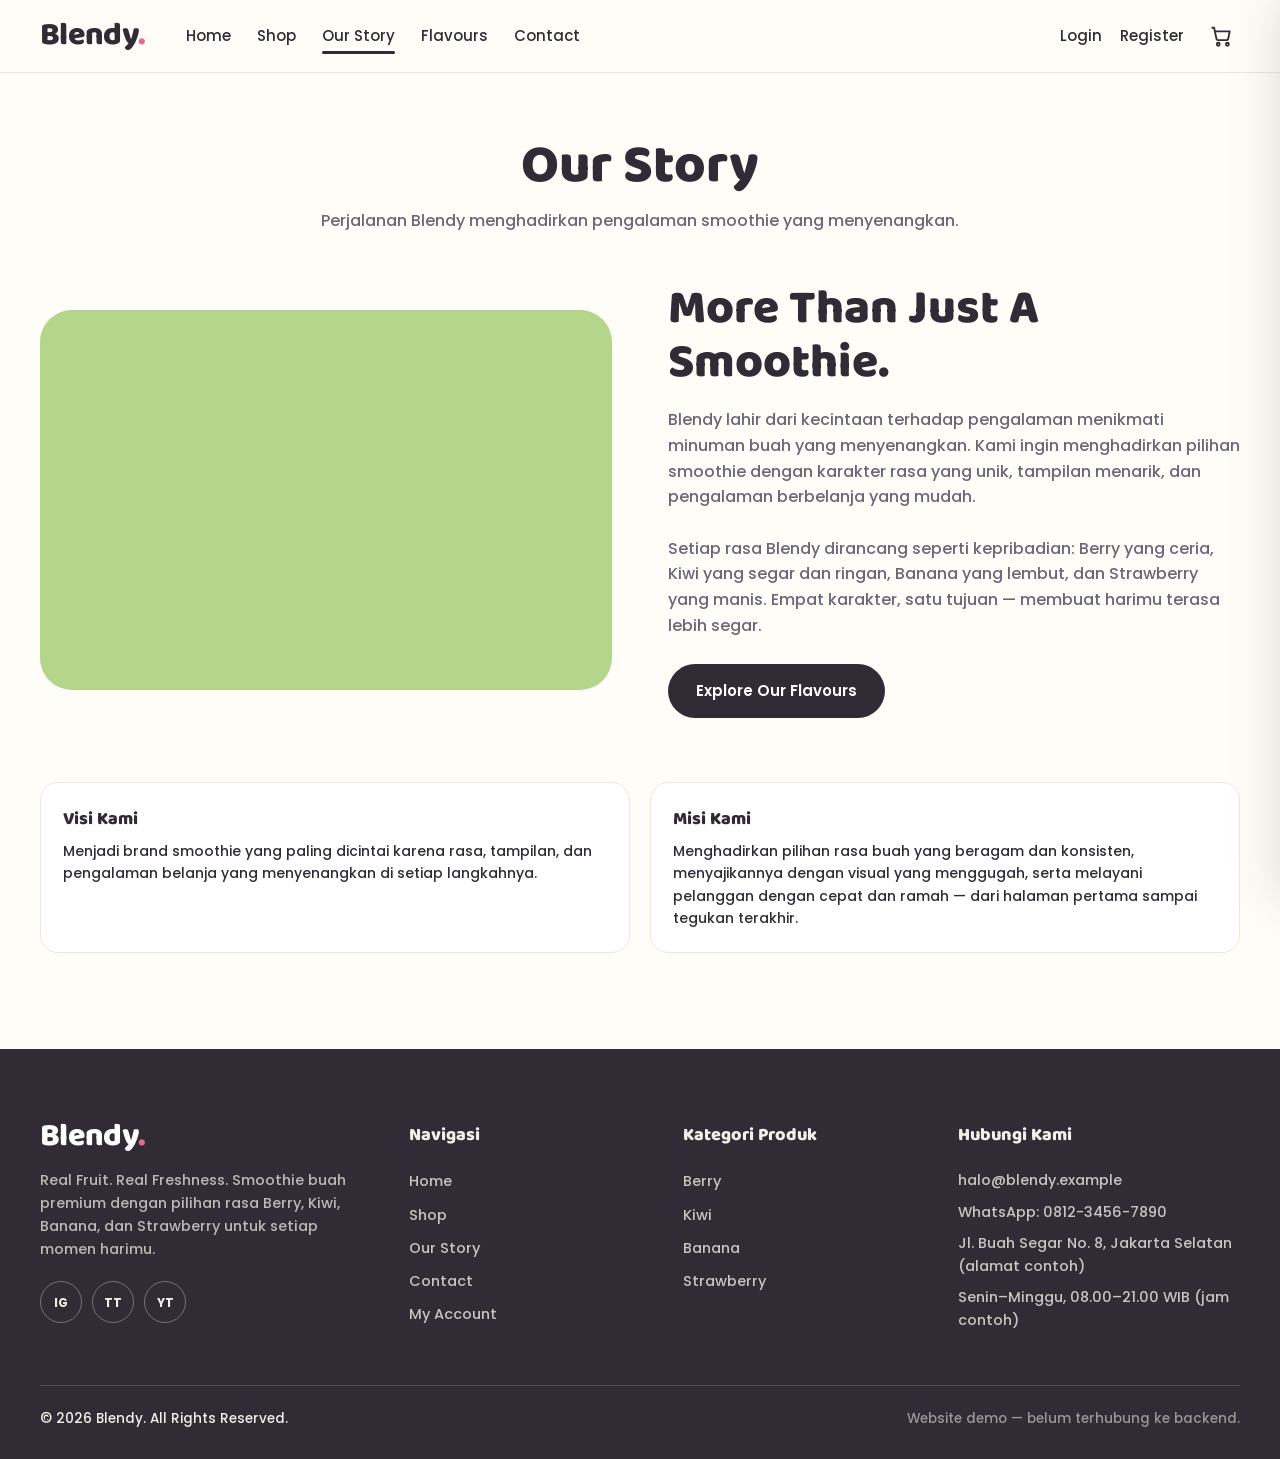
==== commit 001c32c4: "Fix product crop quoting in generated style attributes and literal escape text in HTML" ====
--- a/docs/about.html
+++ b/docs/about.html
@@ -25,7 +25,7 @@
       <div class="about-copy reveal">
         <h2>More Than Just A Smoothie.</h2>
         <p>Blendy lahir dari kecintaan terhadap pengalaman menikmati minuman buah yang menyenangkan. Kami ingin menghadirkan pilihan smoothie dengan karakter rasa yang unik, tampilan menarik, dan pengalaman berbelanja yang mudah.</p>
-        <p>Setiap rasa Blendy dirancang seperti kepribadian: Berry yang ceria, Kiwi yang segar dan ringan, Banana yang lembut, dan Strawberry yang manis. Empat karakter, satu tujuan \u2014 membuat harimu terasa lebih segar.</p>
+        <p>Setiap rasa Blendy dirancang seperti kepribadian: Berry yang ceria, Kiwi yang segar dan ringan, Banana yang lembut, dan Strawberry yang manis. Empat karakter, satu tujuan — membuat harimu terasa lebih segar.</p>
         <a class="btn btn-primary" href="shop.html">Explore Our Flavours</a>
       </div>
     </div>
@@ -37,7 +37,7 @@
       </div>
       <div class="vm-card reveal">
         <h4>Misi Kami</h4>
-        <p>Menghadirkan pilihan rasa buah yang beragam dan konsisten, menyajikannya dengan visual yang menggugah, serta melayani pelanggan dengan cepat dan ramah \u2014 dari halaman pertama sampai tegukan terakhir.</p>
+        <p>Menghadirkan pilihan rasa buah yang beragam dan konsisten, menyajikannya dengan visual yang menggugah, serta melayani pelanggan dengan cepat dan ramah — dari halaman pertama sampai tegukan terakhir.</p>
       </div>
     </div>
   </section>
